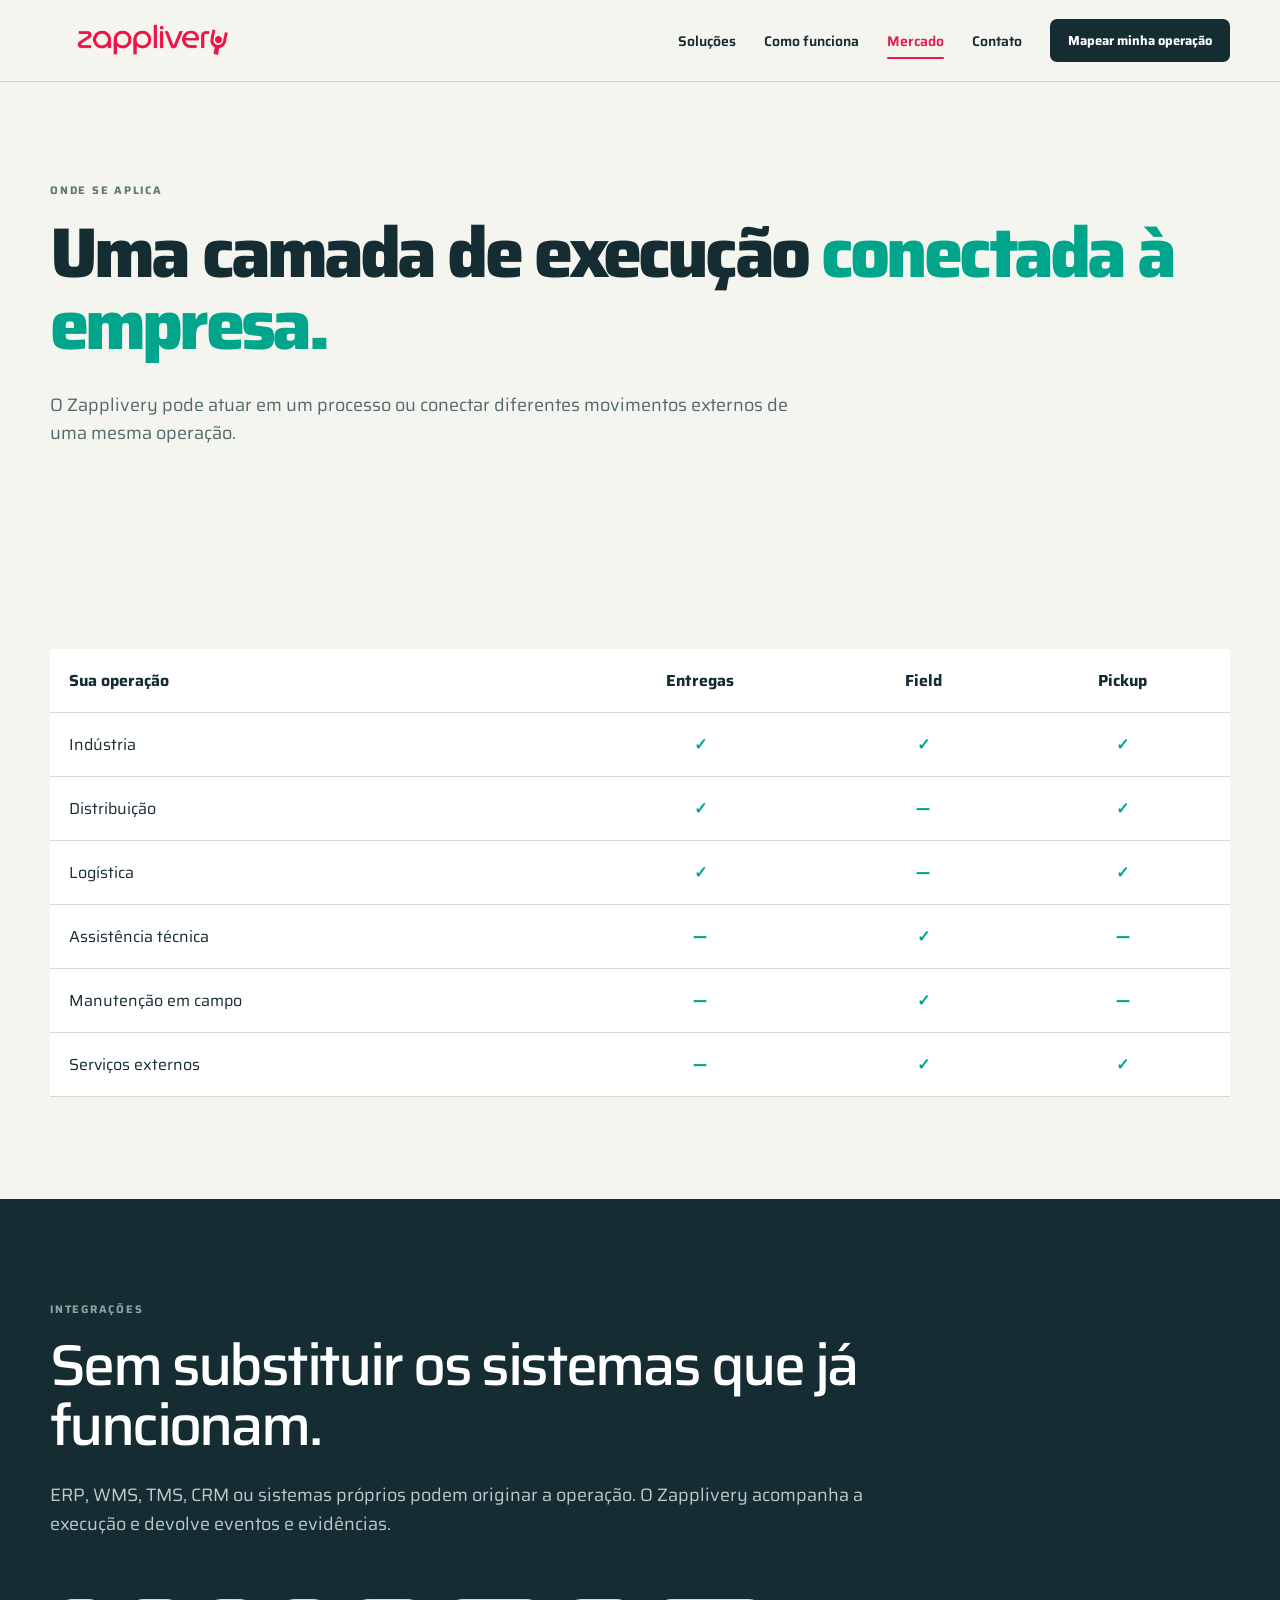
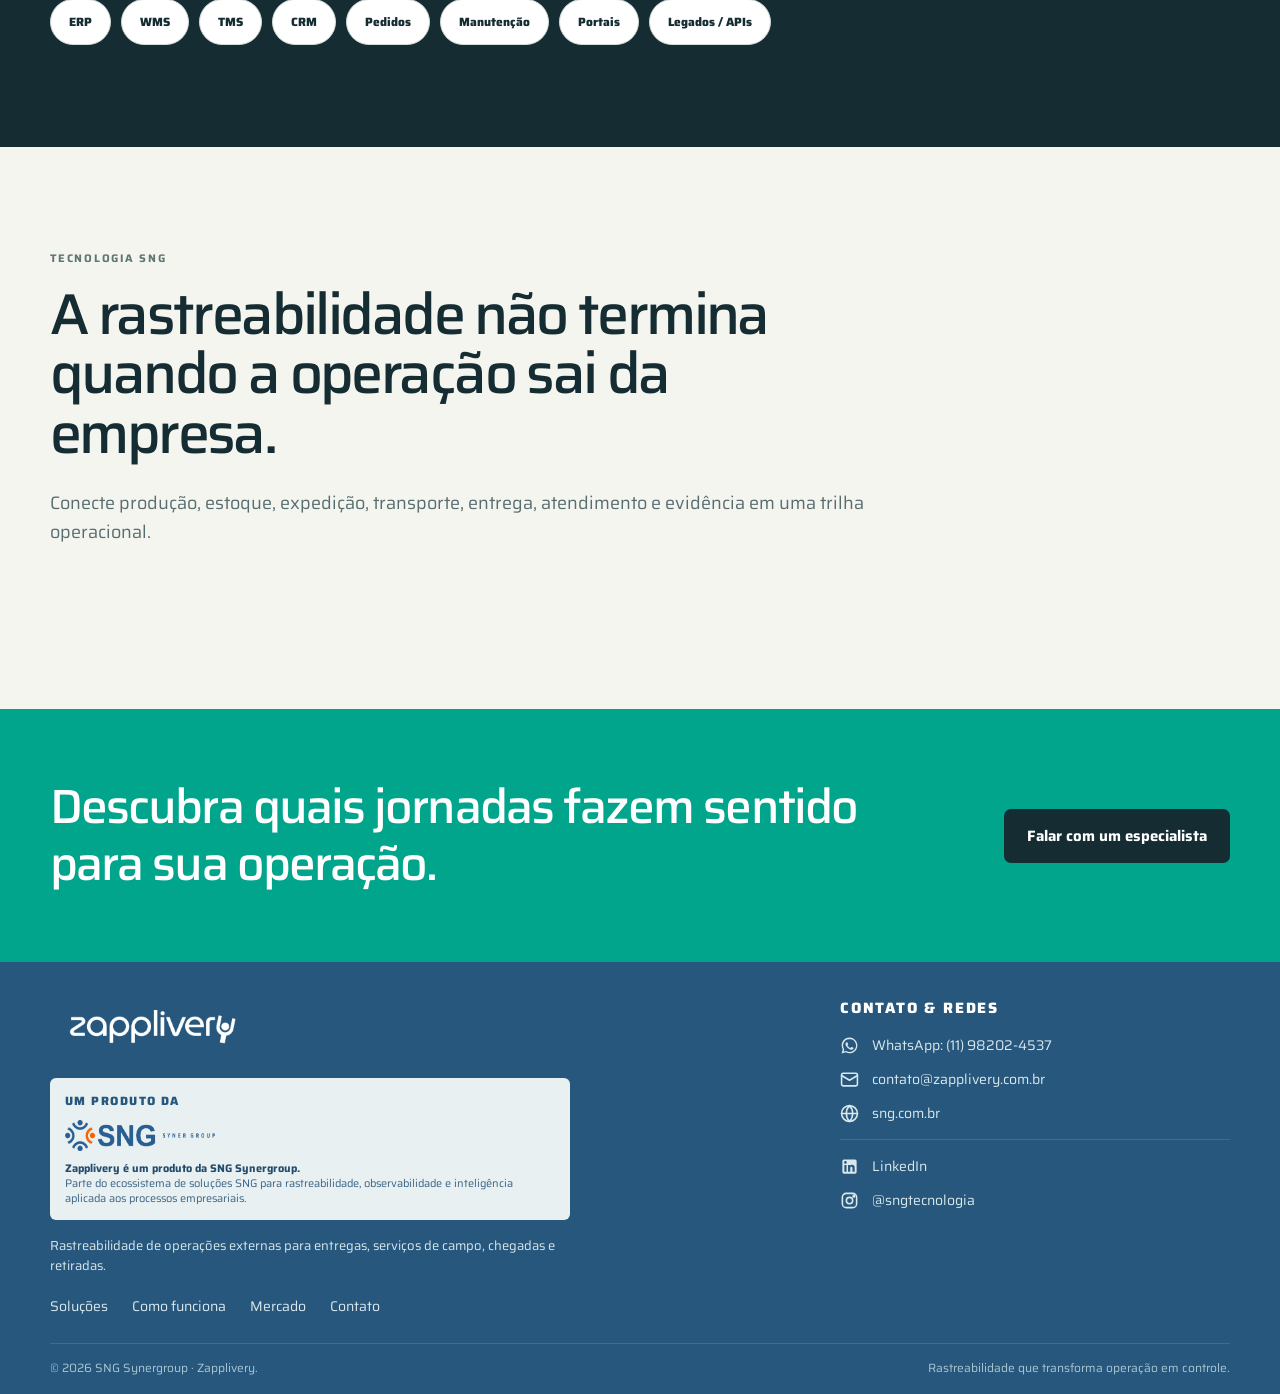
==== aplicacoes.html @ 362e659f "initial commit" ====
<!doctype html>
<html lang="pt-BR">
  <head>
    <meta charset="utf-8" />
    <meta name="viewport" content="width=device-width,initial-scale=1" />
    <title>Mercado | Zapplivery</title>
    <link rel="stylesheet" href="assets/css/layout.css" />
    <link rel="stylesheet" href="assets/css/logo.css" />
    <link rel="stylesheet" href="assets/css/screenshots.css" />
    <link rel="stylesheet" href="assets/css/footer.css" />
    <link rel="stylesheet" href="assets/css/sng-logo.css" />
    <link rel="stylesheet" href="assets/css/image-fit.css" />
    <link rel="stylesheet" href="assets/css/theme.css" />
    <link rel="stylesheet" href="assets/css/motion.css" />
    <link rel="stylesheet" href="assets/css/fontcash-layout.css" />
  </head>
  <body class="fc">
    <header class="fc-header">
      <a class="fc-logo" href="index.html">zapplivery</a
      ><button class="fc-menu">Menu</button>
      <nav class="fc-nav">
        <a href="solucoes.html">Soluções</a
        ><a href="como-funciona.html">Como funciona</a
        ><a class="active" href="aplicacoes.html">Mercado</a
        ><a href="contato.html">Contato</a
        ><a class="fc-cta" href="contato.html">Mapear minha operação</a>
      </nav>
    </header>
    <main>
      <section class="fc-page-hero">
        <p class="fc-kicker">Onde se aplica</p>
        <h1>Uma camada de execução <em>conectada à empresa.</em></h1>
        <p class="fc-lead">
          O Zapplivery pode atuar em um processo ou conectar diferentes
          movimentos externos de uma mesma operação.
        </p>
      </section>
      <section class="fc-section">
        <table class="fc-table">
          <thead>
            <tr>
              <th>Sua operação</th>
              <th>Entregas</th>
              <th>Field</th>
              <th>Pickup</th>
            </tr>
          </thead>
          <tbody>
            <tr>
              <td>Indústria</td>
              <td>✓</td>
              <td>✓</td>
              <td>✓</td>
            </tr>
            <tr>
              <td>Distribuição</td>
              <td>✓</td>
              <td>—</td>
              <td>✓</td>
            </tr>
            <tr>
              <td>Logística</td>
              <td>✓</td>
              <td>—</td>
              <td>✓</td>
            </tr>
            <tr>
              <td>Assistência técnica</td>
              <td>—</td>
              <td>✓</td>
              <td>—</td>
            </tr>
            <tr>
              <td>Manutenção em campo</td>
              <td>—</td>
              <td>✓</td>
              <td>—</td>
            </tr>
            <tr>
              <td>Serviços externos</td>
              <td>—</td>
              <td>✓</td>
              <td>✓</td>
            </tr>
          </tbody>
        </table>
      </section>
      <section class="fc-section fc-dark">
        <div class="fc-intro">
          <p class="fc-kicker">Integrações</p>
          <h2>Sem substituir os sistemas que já funcionam.</h2>
          <p class="fc-copy">
            ERP, WMS, TMS, CRM ou sistemas próprios podem originar a operação. O
            Zapplivery acompanha a execução e devolve eventos e evidências.
          </p>
        </div>
        <div class="fc-chips">
          <span>ERP</span><span>WMS</span><span>TMS</span><span>CRM</span
          ><span>Pedidos</span><span>Manutenção</span><span>Portais</span
          ><span>Legados / APIs</span>
        </div>
      </section>
      <section class="fc-section">
        <div class="fc-intro">
          <p class="fc-kicker">Tecnologia SNG</p>
          <h2>
            A rastreabilidade não termina quando a operação sai da empresa.
          </h2>
          <p class="fc-copy">
            Conecte produção, estoque, expedição, transporte, entrega,
            atendimento e evidência em uma trilha operacional.
          </p>
        </div>
      </section>
      <section class="fc-cta-band">
        <h2>Descubra quais jornadas fazem sentido para sua operação.</h2>
        <a class="fc-cta" href="contato.html">Falar com um especialista</a>
      </section>
    </main>
    <footer class="fc-footer">
      <div>
        <a class="fc-logo" href="index.html">zapplivery</a>
        <p>Um produto da SNG Synergroup.</p>
      </div>
      <nav>
        <a href="solucoes.html">Soluções</a
        ><a href="como-funciona.html">Como funciona</a
        ><a href="aplicacoes.html">Mercado</a><a href="contato.html">Contato</a>
      </nav>
      <small>© 2026 SNG Synergroup.</small>
    </footer>
    <script src="assets/js/site.js"></script>
  </body>
</html>
---- assets/css/layout.css ----
@import url("https://fonts.googleapis.com/css2?family=Manrope:wght@400;500;600;700;800&display=swap");
* {
  box-sizing: border-box;
}
html {
  scroll-behavior: smooth;
}
body.fc {
  margin: 0;
  background: #f5f5f0;
  color: #142c32;
  font-family: Manrope, Arial, sans-serif;
}
body.fc a {
  text-decoration: none;
  color: inherit;
}
body.fc button,
body.fc input,
body.fc select,
body.fc textarea {
  font: inherit;
}
.fc-header {
  height: 86px;
  background: #f5f5f0;
  border-bottom: 1px solid #cad1cc;
  display: flex;
  align-items: center;
  padding: 0 5vw;
  position: sticky;
  top: 0;
  z-index: 30;
}
.fc-logo {
  color: #eb174c;
  font-size: 27px;
  font-weight: 800;
  letter-spacing: -1.6px;
}
.fc-nav {
  display: flex;
  align-items: center;
  gap: 32px;
  margin-left: auto;
  font-size: 14px;
  font-weight: 700;
}
.fc-nav a:not(.fc-cta):hover,
.fc-nav a.active {
  color: #eb174c;
}
.fc-cta {
  background: #142c32;
  color: #fff !important;
  border-radius: 99px;
  padding: 14px 20px;
}
.fc-menu {
  display: none;
  margin-left: auto;
  border: 1px solid #142c32;
  background: transparent;
  border-radius: 99px;
  padding: 9px 14px;
}
.fc-hero {
  min-height: 650px;
  padding: 90px 7vw;
  display: grid;
  grid-template-columns: 1.06fr 0.94fr;
  gap: 7vw;
  align-items: center;
}
.fc-kicker {
  font-size: 11px;
  font-weight: 800;
  letter-spacing: 0.17em;
  text-transform: uppercase;
  color: #607874;
  margin: 0 0 22px;
}
.fc h1 {
  font-size: clamp(48px, 5.7vw, 86px);
  line-height: 0.98;
  letter-spacing: -0.06em;
  margin: 0 0 30px;
}
.fc h1 em {
  color: #00a58c;
  font-style: normal;
}
.fc-lead {
  font-size: 19px;
  line-height: 1.65;
  color: #54696d;
  max-width: 750px;
}
.fc-actions {
  display: flex;
  gap: 24px;
  align-items: center;
  margin-top: 35px;
}
.fc-button {
  display: inline-flex;
  border-radius: 99px;
  padding: 15px 22px;
  background: #eb174c;
  color: #fff !important;
  font-weight: 800;
  border: 0;
  cursor: pointer;
}
.fc-link {
  font-weight: 800;
  border-bottom: 1px solid;
  padding: 9px 0;
}
.fc-flow {
  background: #142c32;
  color: #fff;
  padding: 30px;
  box-shadow: 20px 20px 0 #dfff3f;
}
.fc-flow-head {
  display: flex;
  justify-content: space-between;
  border-bottom: 1px solid #385057;
  padding-bottom: 22px;
}
.fc-flow-head b {
  font-size: 10px;
  letter-spacing: 0.12em;
  color: #dfff3f;
}
.fc-flow-item {
  display: grid;
  grid-template-columns: 14px 1fr auto;
  gap: 16px;
  align-items: center;
  padding: 22px 0;
  border-bottom: 1px solid #385057;
}
.fc-flow-item i {
  width: 11px;
  height: 11px;
  border: 2px solid #fff;
  border-radius: 50%;
}
.fc-flow-item.live i {
  background: #dfff3f;
  border-color: #dfff3f;
  box-shadow: 0 0 0 6px #dfff3f20;
}
.fc-flow-item small,
.fc-flow-item span {
  display: block;
  color: #9eb1b4;
}
.fc-flow-item strong {
  display: block;
  margin: 6px 0;
}
.fc-flow-item mark {
  background: none;
  color: #dfff3f;
}
.fc-strip {
  background: #142c32;
  color: #fff;
  padding: 0 6vw;
  display: grid;
  grid-template-columns: repeat(4, 1fr);
}
.fc-strip div {
  padding: 35px 25px;
  border-right: 1px solid #385057;
}
.fc-strip b {
  display: block;
  color: #dfff3f;
  font-size: 28px;
  margin-bottom: 8px;
}
.fc-strip span {
  font-size: 13px;
  color: #bdc9ca;
}
.fc-section {
  padding: clamp(85px, 10vw, 150px) 7vw;
}
.fc-intro {
  max-width: 850px;
  margin-bottom: 55px;
}
.fc h2 {
  font-size: clamp(38px, 4.8vw, 67px);
  line-height: 1.05;
  letter-spacing: -0.05em;
  margin: 0 0 25px;
}
.fc-copy {
  font-size: 18px;
  line-height: 1.7;
  color: #586d70;
}
.fc-grid-4 {
  display: grid;
  grid-template-columns: repeat(4, 1fr);
  border-top: 1px solid #cad1cc;
  border-left: 1px solid #cad1cc;
}
.fc-grid-4 article {
  padding: 32px 27px;
  min-height: 250px;
  border-right: 1px solid #cad1cc;
  border-bottom: 1px solid #cad1cc;
}
.fc-grid-4 article > span {
  color: #eb174c;
  font-size: 11px;
  font-weight: 800;
}
.fc-grid-4 h3 {
  font-size: 25px;
  margin: 48px 0 13px;
}
.fc-grid-4 p,
.fc-card p {
  line-height: 1.65;
  color: #596e71;
}
.fc-dark {
  background: #142c32;
  color: #fff;
}
.fc-dark .fc-copy {
  color: #bdc9ca;
}
.fc-cards {
  display: grid;
  grid-template-columns: repeat(3, 1fr);
  gap: 18px;
}
.fc-card {
  background: #fff;
  color: #142c32;
  padding: 35px;
  min-height: 330px;
  border-top: 5px solid #00a58c;
  display: flex;
  flex-direction: column;
}
.fc-card:nth-child(2) {
  border-top-color: #eb174c;
}
.fc-card:nth-child(3) {
  border-top-color: #dfff3f;
}
.fc-card small {
  font-weight: 800;
  letter-spacing: 0.12em;
}
.fc-card h3 {
  font-size: 28px;
  margin: 55px 0 18px;
}
.fc-card b {
  margin-top: auto;
  font-size: 12px;
}
.fc-showcase {
  display: grid;
  grid-template-columns: 0.65fr 1.35fr;
  gap: 6vw;
  align-items: center;
}
.fc-tabs {
  display: grid;
  margin-top: 35px;
}
.fc-tab {
  border: 0;
  border-bottom: 1px solid #385057;
  background: transparent;
  color: #9eb1b4;
  text-align: left;
  padding: 17px 0;
  font-weight: 700;
  cursor: pointer;
}
.fc-tab.active {
  color: #dfff3f;
}
.fc-screen {
  background: #d7dcda;
  padding: 12px;
  border-radius: 7px;
  box-shadow: 22px 22px 0 #00a58c;
}
.fc-screen-bar {
  height: 35px;
  display: flex;
  align-items: center;
  gap: 6px;
  color: #607174;
  font-size: 10px;
}
.fc-screen-bar i {
  width: 8px;
  height: 8px;
  border-radius: 50%;
  background: #94a19f;
}
.fc-screen-bar span {
  margin: auto;
}
.fc-screen img {
  width: 100%;
  display: block;
  aspect-ratio: 1.95/1;
  object-fit: cover;
  object-position: top;
}
.fc-cta-band {
  background: #00a58c;
  color: #fff;
  padding: 85px 7vw;
  display: flex;
  align-items: end;
  justify-content: space-between;
  gap: 40px;
}
.fc-cta-band h2 {
  max-width: 850px;
  margin: 0;
}
.fc-page-hero {
  padding: 100px 7vw 80px;
  max-width: 1200px;
}
.fc-page-hero h1 {
  font-size: clamp(48px, 6vw, 82px);
}
.fc-process {
  display: grid;
  grid-template-columns: repeat(4, 1fr);
  gap: 1px;
  background: #cad1cc;
}
.fc-process article {
  background: #fff;
  padding: 35px;
  min-height: 360px;
}
.fc-process span {
  color: #eb174c;
  font-weight: 800;
}
.fc-process h3 {
  font-size: 27px;
  margin: 55px 0 15px;
}
.fc-process li {
  margin: 10px 0;
  color: #596e71;
}
.fc-table {
  width: 100%;
  border-collapse: collapse;
  background: #fff;
}
.fc-table th,
.fc-table td {
  padding: 19px;
  border-bottom: 1px solid #d3dad5;
  text-align: left;
}
.fc-table th:not(:first-child),
.fc-table td:not(:first-child) {
  text-align: center;
}
.fc-table td:not(:first-child) {
  color: #00a58c;
  font-weight: 800;
}
.fc-chips {
  display: flex;
  gap: 10px;
  flex-wrap: wrap;
  margin-top: 30px;
}
.fc-chips span {
  background: #fff;
  border: 1px solid #cad1cc;
  border-radius: 99px;
  padding: 10px 14px;
  font-size: 12px;
  font-weight: 800;
}
.fc-contact {
  display: grid;
  grid-template-columns: 1.08fr 0.92fr;
}
.fc-photo {
  min-height: 750px;
  position: relative;
}
.fc-photo img {
  width: 100%;
  height: 100%;
  object-fit: cover;
}
.fc-photo:after {
  content: "";
  position: absolute;
  inset: 48% 0 0;
  background: linear-gradient(transparent, #142c32ee);
}
.fc-photo-copy {
  position: absolute;
  z-index: 2;
  bottom: 7%;
  left: 7%;
  right: 7%;
  color: #fff;
}
.fc-form {
  padding: 70px 6vw;
  display: grid;
  grid-template-columns: 1fr 1fr;
  gap: 22px;
  align-content: center;
}
.fc-form h2,
.fc-form > p {
  grid-column: 1/-1;
}
.fc-form h2 {
  font-size: 39px;
}
.fc-form label {
  display: grid;
  gap: 8px;
  font-size: 12px;
  font-weight: 800;
}
.fc-form input,
.fc-form select,
.fc-form textarea {
  width: 100%;
  border: 0;
  border-bottom: 1px solid #82918e;
  background: transparent;
  padding: 12px 2px;
  outline: none;
}
.fc-form .wide {
  grid-column: 1/-1;
}
.fc-form .consent {
  display: flex;
  font-weight: 500;
  line-height: 1.4;
}
.fc-form .consent input {
  width: auto;
}
.fc-footer {
  background: #081b21;
  color: #fff;
  padding: 60px 7vw;
  display: grid;
  grid-template-columns: 1.2fr 0.8fr;
  gap: 35px;
}
.fc-footer p,
.fc-footer small {
  color: #9eb0b3;
  line-height: 1.6;
}
.fc-footer nav {
  display: flex;
  justify-content: flex-end;
  gap: 24px;
  flex-wrap: wrap;
}
.fc-footer small {
  grid-column: 1/-1;
  border-top: 1px solid #30464c;
  padding-top: 22px;
}
@media (max-width: 980px) {
  .fc-hero,
  .fc-showcase,
  .fc-contact {
    grid-template-columns: 1fr;
  }
  .fc-strip,
  .fc-grid-4,
  .fc-process {
    grid-template-columns: repeat(2, 1fr);
  }
  .fc-cards {
    grid-template-columns: 1fr;
  }
  .fc-photo {
    min-height: 600px;
  }
  .fc-nav {
    display: none;
    position: absolute;
    top: 86px;
    left: 0;
    right: 0;
    background: #f5f5f0;
    padding: 25px;
    flex-direction: column;
    align-items: stretch;
  }
  .fc-nav.open {
    display: flex;
  }
  .fc-menu {
    display: block;
  }
  .fc-cta-band {
    align-items: flex-start;
    flex-direction: column;
  }
}
@media (max-width: 620px) {
  .fc-header {
    height: 70px;
  }
  .fc-nav {
    top: 70px;
  }
  .fc-hero {
    padding-top: 60px;
  }
  .fc h1 {
    font-size: 48px;
  }
  .fc-strip,
  .fc-grid-4,
  .fc-process {
    grid-template-columns: 1fr;
  }
  .fc-flow {
    box-shadow: 10px 10px 0 #dfff3f;
  }
  .fc-actions {
    align-items: flex-start;
    flex-direction: column;
  }
  .fc-form {
    grid-template-columns: 1fr;
    padding: 55px 24px;
  }
  .fc-form label {
    grid-column: 1/-1;
  }
  .fc-footer {
    grid-template-columns: 1fr;
  }
  .fc-footer nav {
    justify-content: flex-start;
  }
  .fc-footer small {
    grid-column: 1;
  }
  .fc-screen {
    box-shadow: 10px 10px 0 #00a58c;
  }
}
---- assets/css/logo.css ----
.fc-logo {
  display: block;
  width: 154px;
  height: 48px;
  font-size: 0 !important;
  line-height: 0;
  background: url("../images/logo-zapplivery.png") center/contain no-repeat;
  flex: 0 0 auto;
}
.fc-footer .fc-logo {
  width: 190px;
  height: 58px;
}
@media (max-width: 620px) {
  .fc-logo {
    width: 132px;
    height: 42px;
  }
  .fc-footer .fc-logo {
    width: 165px;
  }
}
---- assets/css/screenshots.css ----
.fc-system-section {
  background: #fff;
  color: #142c32;
  padding-top: 110px;
  padding-bottom: 110px;
}
.fc-system-layout {
  display: grid;
  grid-template-columns: 1.45fr 0.95fr;
  gap: 7vw;
  align-items: center;
}
.fc-system-visual .fc-screen {
  box-shadow: 0 22px 60px #17333b20;
  border: 1px solid #d5ddda;
  border-radius: 14px;
  background: #f1f4f2;
  padding: 0;
  overflow: hidden;
}
.fc-system-visual .fc-screen-bar {
  padding: 0 17px;
  height: 48px;
  border-bottom: 1px solid #d5ddda;
}
.fc-system-visual .fc-screen img {
  aspect-ratio: 1.95/1;
}
.fc-tabs-row {
  display: grid;
  grid-template-columns: repeat(3, 1fr);
  gap: 10px;
  margin-top: 17px;
}
.fc-tabs-row .fc-tab {
  border: 1px solid #ced7d3;
  border-radius: 10px;
  background: #fff;
  color: #42595e;
  padding: 18px 15px;
  text-align: left;
}
.fc-tabs-row .fc-tab small {
  color: #9caeaa;
  margin-right: 10px;
  font-weight: 800;
}
.fc-tabs-row .fc-tab.active {
  background: #142c32;
  color: #fff;
  border-color: #142c32;
}
.fc-tabs-row .fc-tab.active small {
  color: #dfff3f;
}
.fc-system-copy h2 {
  font-size: clamp(42px, 4.4vw, 67px);
}
.fc-system-copy h2 em {
  font-style: normal;
  color: #eb174c;
}
.fc-system-copy > b {
  display: block;
  color: #eb174c;
  font-size: 12px;
  letter-spacing: 0.14em;
  margin: 38px 0 18px;
}
.fc-system-link {
  display: inline-block;
  margin-top: 18px;
  color: #145a83;
  font-weight: 800;
  border-bottom: 1px solid #145a83;
  padding-bottom: 6px;
}
@media (max-width: 980px) {
  .fc-system-layout {
    grid-template-columns: 1fr;
  }
  .fc-system-copy {
    order: -1;
  }
}
@media (max-width: 620px) {
  .fc-system-section {
    padding-top: 75px;
    padding-bottom: 75px;
  }
  .fc-tabs-row {
    grid-template-columns: 1fr;
  }
  .fc-tabs-row .fc-tab {
    padding: 14px;
  }
  .fc-system-visual .fc-screen-bar span {
    font-size: 9px;
  }
}
---- assets/css/footer.css ----
.fc-footer {
  background: #27577d !important;
  color: #d8e8ec !important;
  padding: 0 !important;
  display: block !important;
}
.footer-shell {
  width: 100%;
  max-width: none;
  margin: 0;
  padding: 34px max(24px, calc((100vw - 1180px) / 2)) 17px;
}
.footer-main {
  display: grid;
  grid-template-columns: minmax(0, 1fr) 390px;
  gap: 96px;
}
.footer-brand-row {
  display: flex;
  align-items: center;
  gap: 16px;
  margin-bottom: 18px;
}
.footer-brand-row .fc-logo {
  width: 205px;
  height: 64px;
  filter: brightness(0) invert(1);
}
.footer-sng-mini {
  font-size: 11px;
  font-weight: 800;
  border-right: 1px solid #d8e8ec;
  padding-right: 14px;
  letter-spacing: 0.08em;
}
.footer-company-card {
  background: #e9f0f1;
  color: #27577d;
  border-radius: 6px;
  padding: 13px 15px;
  max-width: 520px;
}
.footer-company-label,
.footer-title {
  font-size: 12px;
  font-weight: 800;
  letter-spacing: 0.12em;
  text-transform: uppercase;
}
.footer-company-label {
  margin-bottom: 7px;
}
.footer-sng-mark {
  font-size: 32px;
  font-weight: 800;
  margin: 10px 0 18px;
}
.footer-sng-mark i {
  color: #f36a21;
  font-style: normal;
}
.footer-company-card p {
  margin: 10px 0 0 !important;
  color: #386284 !important;
  font-size: 11px;
  line-height: 1.4;
}
.footer-company-card strong {
  color: #234c6c;
}
.footer-tagline {
  font-size: 13px !important;
  line-height: 1.5;
  max-width: 520px;
  color: #d8e8ec !important;
  margin: 16px 0 18px !important;
}
.footer-nav {
  display: flex !important;
  justify-content: flex-start !important;
  flex-wrap: wrap;
  gap: 8px 24px !important;
  margin-top: 0;
  font-size: 14px;
}
.footer-contact .footer-title {
  color: #fff;
  margin-bottom: 14px;
  font-size: 15px;
}
.footer-contact-box {
  display: grid;
  gap: 12px;
}
.footer-contact-box a {
  display: flex;
  align-items: center;
  gap: 13px;
  font-size: 14px;
}
.footer-contact-box svg {
  display: block;
  width: 19px;
  height: 19px;
  flex: none;
  overflow: visible;
  color: inherit;
  stroke-linecap: round;
  stroke-linejoin: round;
}
.footer-contact-box hr {
  border: 0;
  border-top: 1px solid #ffffff1f;
  width: 100%;
  margin: 3px 0;
}
.footer-copyright {
  border-top: 1px solid #ffffff1f;
  margin-top: 26px;
  padding-top: 14px;
  display: flex;
  justify-content: space-between;
  gap: 20px;
  font-size: 12px;
  color: #a9c7d2;
}
@media (max-width: 900px) {
  .footer-main {
    grid-template-columns: 1fr 1fr;
    gap: 30px;
  }
  .footer-shell {
    padding-block: 48px 24px;
    padding-inline: 24px;
  }
  .footer-company-card {
    max-width: none;
  }
  .footer-copyright {
    flex-direction: column;
  }
  .footer-nav {
    flex-wrap: wrap;
  }
  .footer-brand-row .fc-logo {
    width: 175px;
  }
}
@media (max-width: 650px) {
  .footer-main {
    grid-template-columns: 1fr;
    gap: 28px;
  }
  .footer-nav {
    max-width: 320px;
  }
}
---- assets/css/sng-logo.css ----
.footer-sng-mini {
  display: none;
}
.footer-brand-row {
  gap: 0;
}
.footer-sng-mark {
  margin: 10px 0;
}
.footer-sng-mark img {
  display: block;
  width: min(100%, 150px);
  height: auto;
  object-fit: contain;
}
.footer-company-card .footer-sng-mark img {
  filter: none;
}
---- assets/css/image-fit.css ----
.fc-system-visual .fc-screen img {
  width: 100%;
  height: auto;
  aspect-ratio: auto;
  object-fit: contain;
  object-position: center;
  display: block;
}
---- assets/css/theme.css ----
@import url("https://fonts.googleapis.com/css2?family=Saira:wght@300;400;500;600;700;800&display=swap");
body.fc,
body.fc button,
body.fc input,
body.fc select,
body.fc textarea {
  font-family: "Saira", Arial, sans-serif;
}
.fc h1,
.fc h2 {
  font-weight: 500;
  letter-spacing: -0.045em;
}
.fc h3 {
  font-weight: 600;
}
.fc-lead,
.fc-copy {
  font-weight: 400;
}
.fc-chips span,
.fc-dark .fc-chips span {
  background: #fff;
  color: #142c32 !important;
  border-color: #d2dbd7;
  min-height: 46px;
  display: inline-flex;
  align-items: center;
  justify-content: center;
  padding: 10px 18px;
}
.fc-dark .fc-kicker {
  color: #8aa39f;
}
.fc-dark .fc-grid-4 article {
  background: #fff;
  color: #142c32;
}
.fc-dark .fc-grid-4 article p {
  color: #596e71;
}
---- assets/css/motion.css ----
/* Motion and spacing adapted from the reference without changing site colors or copy. */
html {
  scrollbar-color: #ed174c #e8ece9;
  scrollbar-width: thin;
}

html::-webkit-scrollbar {
  width: 10px;
}

html::-webkit-scrollbar-track {
  background: #e8ece9;
}

html::-webkit-scrollbar-thumb {
  background: #ed174c;
  border: 2px solid #e8ece9;
  border-radius: 999px;
}

html::-webkit-scrollbar-thumb:hover {
  background: #c8123e;
}

.fc-header,
.fc-hero,
.fc-strip,
.fc-section,
.fc-page-hero,
.fc-cta-band,
.fc-contact,
.fc-footer {
  --content-width: 1180px;
}

.fc-header {
  padding-inline: max(24px, calc((100vw - var(--content-width)) / 2));
}

.fc-hero {
  min-height: calc(100svh - 86px);
  min-height: calc(100dvh - 86px);
}

@media (min-width: 981px) {
  .fc-hero {
    gap: clamp(44px, 5vw, 76px);
    padding-block: clamp(40px, 6vh, 68px);
  }

  .fc-hero h1 {
    max-width: 720px;
    margin-bottom: 22px;
    font-size: clamp(46px, 4.35vw, 70px);
    line-height: 1.02;
  }

  .fc-hero .fc-lead {
    max-width: 680px;
    font-size: 17px;
    line-height: 1.58;
  }

  .fc-hero .fc-actions {
    margin-top: 28px;
  }

  .fc-hero .fc-flow {
    padding: 24px;
  }

  .fc-hero .fc-flow-item {
    padding-block: 17px;
  }

  .fc-contact {
    min-height: calc(100svh - 86px);
    min-height: calc(100dvh - 86px);
    align-items: stretch;
  }

  .fc-contact .fc-photo {
    min-height: 0;
    height: 100%;
  }

  .fc-contact .fc-form {
    min-height: 100%;
    padding-block: clamp(38px, 5vh, 64px);
  }
}

@media (min-width: 981px) and (max-height: 760px) {
  .fc-hero {
    padding-block: 30px;
  }

  .fc-hero h1 {
    font-size: clamp(42px, 4vw, 62px);
  }

  .fc-hero .fc-kicker {
    margin-bottom: 14px;
  }

  .fc-hero .fc-flow-item {
    padding-block: 13px;
  }

  .fc-contact .fc-form {
    gap: 15px 22px;
    padding-block: 28px;
  }

  .fc-contact .fc-form h2 {
    margin-bottom: 0;
    font-size: 34px;
  }

  .fc-contact .fc-form input,
  .fc-contact .fc-form select,
  .fc-contact .fc-form textarea {
    padding-block: 9px;
  }
}

.fc-hero,
.fc-section,
.fc-page-hero,
.fc-cta-band {
  padding-inline: max(24px, calc((100vw - var(--content-width)) / 2));
}

.fc-cta-band {
  padding-block: 62px;
  gap: 30px;
  align-items: center;
}

.fc-cta-band h2 {
  max-width: 700px;
  font-size: clamp(28px, 3.2vw, 42px);
  font-weight: 400;
  line-height: 1.12;
  letter-spacing: -0.04em;
}

.fc-cta-copy {
  max-width: 700px;
}

.fc-cta-kicker {
  margin: 0 0 22px;
  color: #fff;
  font-size: 11px;
  font-weight: 800;
  line-height: 1.2;
  letter-spacing: 0.17em;
  text-transform: uppercase;
}

.fc-section {
  padding-block: 96px;
}

.fc-page-hero {
  padding-block: 96px 88px;
}

.fc-header {
  transition:
    box-shadow 0.25s ease,
    background-color 0.25s ease;
}

.fc-header.is-scrolled {
  box-shadow: 0 8px 28px rgb(16 37 45 / 10%);
}

.fc-nav a,
.fc-button,
.fc-cta,
.fc-link,
.fc-system-link,
.footer-contact-box a {
  transition:
    color 0.2s ease,
    background-color 0.2s ease,
    border-color 0.2s ease,
    transform 0.2s ease,
    opacity 0.2s ease;
}

.fc-logo {
  transition:
    transform 0.35s ease,
    filter 0.35s ease;
}

.fc-logo:hover {
  transform: scale(1.035);
}

.fc-nav a:not(.fc-cta) {
  position: relative;
  transition:
    color 0.25s ease,
    transform 0.25s ease;
}

.fc-nav a:not(.fc-cta)::after {
  position: absolute;
  right: 100%;
  bottom: -7px;
  left: 0;
  height: 2px;
  border-radius: 2px;
  background: #ed174c;
  content: "";
  transition: right 0.3s ease;
}

.fc-nav a:not(.fc-cta):hover {
  transform: translateY(-2px);
}

.fc-nav a:not(.fc-cta):hover::after,
.fc-nav a:not(.fc-cta).active::after {
  right: 0;
}

.fc-button,
.fc-cta {
  position: relative;
  overflow: hidden;
  transition:
    transform 0.25s ease,
    box-shadow 0.25s ease,
    background-color 0.25s ease;
}

.fc-button::before,
.fc-cta::before {
  position: absolute;
  inset: 0;
  background: linear-gradient(
    90deg,
    transparent,
    rgb(255 255 255 / 33%),
    transparent
  );
  content: "";
  transition: transform 0.55s ease;
  transform: translateX(-110%) skewX(-18deg);
}

.fc-button:hover::before,
.fc-cta:hover::before {
  transform: translateX(110%) skewX(-18deg);
}

.fc-button:hover,
.fc-cta:hover {
  transform: translateY(-1px);
  box-shadow: 0 7px 18px rgb(237 23 76 / 13%);
}

.footer-contact-box a:hover {
  transform: translateX(5px);
}

.footer-nav a,
.footer-contact-box a {
  transition:
    color 0.2s ease,
    transform 0.2s ease;
}

.footer-nav a:hover,
.footer-contact-box a:hover {
  color: #ed174c;
}

.fc-card,
.fc-grid-4 article,
.fc-process article,
.fc-chips span,
.fc-table,
.footer-company-card {
  transition:
    transform 0.25s ease,
    box-shadow 0.25s ease,
    border-color 0.25s ease;
}

.fc-card:hover,
.fc-grid-4 article:hover,
.fc-process article:hover,
.fc-chips span:hover {
  transform: translateY(-3px);
  box-shadow: 0 14px 34px rgb(16 37 45 / 10%);
}

.fc-flow-item.live i {
  animation: fc-flow-pulse 1.15s ease-in-out infinite;
}

@keyframes fc-flow-pulse {
  0%,
  100% {
    transform: scale(1);
    box-shadow: 0 0 0 0 rgb(223 255 63 / 42%);
  }
  50% {
    transform: scale(1.08);
    box-shadow: 0 0 0 8px rgb(223 255 63 / 0%);
  }
}

.fc-system-visual .fc-screen {
  transition:
    transform 0.35s ease,
    box-shadow 0.35s ease;
}

.fc-system-visual .fc-screen:hover {
  transform: translateY(-3px);
  box-shadow: 0 28px 70px rgb(23 51 59 / 18%);
}

.fc-photo-copy .fc-kicker {
  display: inline-flex;
  width: fit-content;
  margin-bottom: 20px;
  padding: 8px 12px;
  border: 1px solid rgb(255 255 255 / 24%);
  border-radius: 6px;
  background: rgb(16 37 45 / 72%);
  color: #fff;
  text-shadow: 0 1px 3px rgb(0 0 0 / 55%);
  backdrop-filter: blur(6px);
}

.fc-photo-copy h2,
.fc-photo-copy > p:last-child {
  text-shadow: 0 2px 8px rgb(0 0 0 / 55%);
}

#platform-shot {
  opacity: 1;
  transform: scale(1);
  transition:
    opacity 0.28s ease,
    transform 0.38s ease;
}

#platform-shot.is-switching {
  opacity: 0;
  transform: scale(0.995);
}

.fc-tab {
  transition:
    color 0.2s ease,
    background-color 0.2s ease,
    border-color 0.2s ease,
    transform 0.2s ease;
}

.fc-tab:hover {
  transform: translateY(-2px);
}

.motion-ready .reveal-item {
  opacity: 0;
  transform: translateY(24px);
  transition:
    opacity 0.65s ease,
    transform 0.65s cubic-bezier(0.22, 1, 0.36, 1);
  transition-delay: var(--reveal-delay, 0ms);
}

.motion-ready .reveal-item.is-visible {
  opacity: 1;
  transform: translateY(0);
}

@media (max-width: 700px) {
  .fc-section {
    padding-block: 64px;
  }

  .fc-page-hero {
    padding-block: 64px;
  }

  .fc-nav a:not(.fc-cta)::after {
    display: none;
  }
}

@media (max-width: 620px) {
  .fc-hero {
    min-height: calc(100svh - 70px);
    min-height: calc(100dvh - 70px);
  }
}

@media (prefers-reduced-motion: reduce) {
  *,
  *::before,
  *::after {
    scroll-behavior: auto !important;
    animation-duration: 0.01ms !important;
    animation-iteration-count: 1 !important;
    transition-duration: 0.01ms !important;
  }

  .motion-ready .reveal-item {
    opacity: 1;
    transform: none;
  }
}
---- assets/css/fontcash-layout.css ----
/* Somente tipografia, formas, proporcoes e espacamentos seguem o FontCash. */
body.fc, body.fc button, body.fc input, body.fc select, body.fc textarea { font-family: "Saira", Arial, Helvetica, sans-serif; }
.fc-header { position: relative; height: 82px; padding: 0 max(24px, calc((100vw - 1180px) / 2)); }
.fc-header .fc-logo { width: 205px; height: 58px; }
.fc-nav { gap: 28px; font-size: 14px; font-weight: 600; }
.fc-nav .fc-cta { padding: 11px 18px; font-size: 13px; }
.fc-nav .fc-cta, .fc-cta, .fc-button { display: inline-flex; align-items: center; justify-content: center; border-radius: 7px; font-weight: 700; }
.fc-cta, .fc-button { padding: 15px 23px; font-size: 15px; }
.fc h1 { font-weight: 800; letter-spacing: -.055em; }
.fc h2 { font-weight: 500; letter-spacing: -.045em; }
.fc h3 { font-weight: 600; }
.fc-kicker { margin-bottom: 18px; font-size: 11px; font-weight: 700; letter-spacing: .16em; }
.fc-lead, .fc-copy { font-size: 18px; line-height: 1.6; }
.fc-hero { min-height: 680px; padding: 68px max(24px, calc((100vw - 1180px) / 2)) 48px; grid-template-columns: 1.03fr .97fr; gap: 80px; }
.fc-hero h1 { margin-bottom: 25px; font-size: clamp(42px, 5vw, 68px); line-height: 1.02; }
.fc-actions { gap: 20px; margin-top: 34px; }
.fc-flow { min-height: 550px; padding: 24px 30px; border-radius: 12px; display: flex; flex-direction: column; }
.fc-flow-head { padding-bottom: 21px; }
.fc-flow-item { min-height: 148px; padding: 22px 0; flex: 1; }
.fc-flow-item:last-child { border-bottom: 0; }
.fc-strip { padding-inline: max(24px, calc((100vw - 1180px) / 2)); }
.fc-strip div { padding: 38px 25px; }
.fc-strip div:first-child { padding-left: 0; }
.fc-strip b { font-size: 27px; }
.fc-section { padding: clamp(80px, 8vw, 120px) max(24px, calc((100vw - 1180px) / 2)); }
.fc-intro { max-width: 850px; margin-bottom: 60px; }
.fc h2 { font-size: clamp(35px, 4.5vw, 58px); line-height: 1.04; }
.fc-grid-4 { gap: 16px; border: 0; }
.fc-grid-4 article, .fc-dark .fc-grid-4 article { min-height: 220px; padding: 28px; border-radius: 12px; }
.fc-grid-4 h3 { margin: 42px 0 13px; }
.fc-cards { gap: 16px; }
.fc-card { min-height: 300px; padding: 30px; border-radius: 12px; }
.fc-card h3 { margin: 48px 0 18px; }
.fc-system-layout { grid-template-columns: 1.35fr .85fr; gap: 80px; }
.fc-system-visual .fc-screen { border-radius: 12px; }
.fc .fc-system-copy h2 { font-size: clamp(38px, 4.2vw, 58px); font-weight: 500; line-height: 1.12; letter-spacing: -.045em; }
.fc .fc-system-copy > b { font-weight: 700; }
.fc-tabs-row .fc-tab { min-height: 52px; padding: 13px 15px; border-radius: 9px; font-weight: 600; }
.fc-tabs-row .fc-tab small { font-weight: 700; }
.fc-cta-band { padding: 70px max(24px, calc((100vw - 1180px) / 2)); }
.fc-cta-band h2 { max-width: 850px; font-size: clamp(34px, 4vw, 48px); font-weight: 500; line-height: 1.18; letter-spacing: -.04em; }
.fc-page-hero { max-width: 1180px; margin: auto; padding: 100px 0 80px; }
.fc-page-hero h1 { font-size: clamp(42px, 5.5vw, 76px); line-height: 1.02; }
.fc-process { gap: 16px; }
.fc-process article { min-height: 330px; padding: 30px; border-radius: 12px; }
.fc-contact { grid-template-columns: 1fr 1fr; }
.fc-photo { min-height: 780px; }
.fc-form { padding: 70px max(40px, calc((50vw - 590px) + 40px)); }
.footer-shell { padding-inline: max(24px, calc((100vw - 1180px) / 2)); }
@media (max-width: 1228px) { .fc-page-hero { padding-inline: 24px; } }
@media (max-width: 980px) {
  .fc-header { position: sticky; }
  .fc-nav { top: 82px; padding: 25px; }
  .fc-hero, .fc-system-layout, .fc-contact { grid-template-columns: 1fr; }
  .fc-hero { min-height: auto; gap: 55px; padding-block: 70px; }
  .fc-flow { max-width: 660px; }
  .fc-strip, .fc-grid-4, .fc-process { grid-template-columns: repeat(2, 1fr); }
  .fc-photo { min-height: 600px; }
}
@media (max-width: 620px) {
  .fc-header { height: 70px; }
  .fc-header .fc-logo { width: 150px; height: 46px; }
  .fc-nav { top: 70px; }
  .fc-hero { padding-top: 60px; padding-bottom: 65px; }
  .fc h1 { font-size: 44px; }
  .fc-strip, .fc-grid-4, .fc-process { grid-template-columns: 1fr; }
  .fc-strip div:first-child { padding-left: 25px; }
  .fc-section { padding-block: 75px; }
  .fc-form { padding: 55px 24px; }
  .fc-flow { min-height: auto; padding: 22px; }
  .fc-flow-item { min-height: 0; }
}
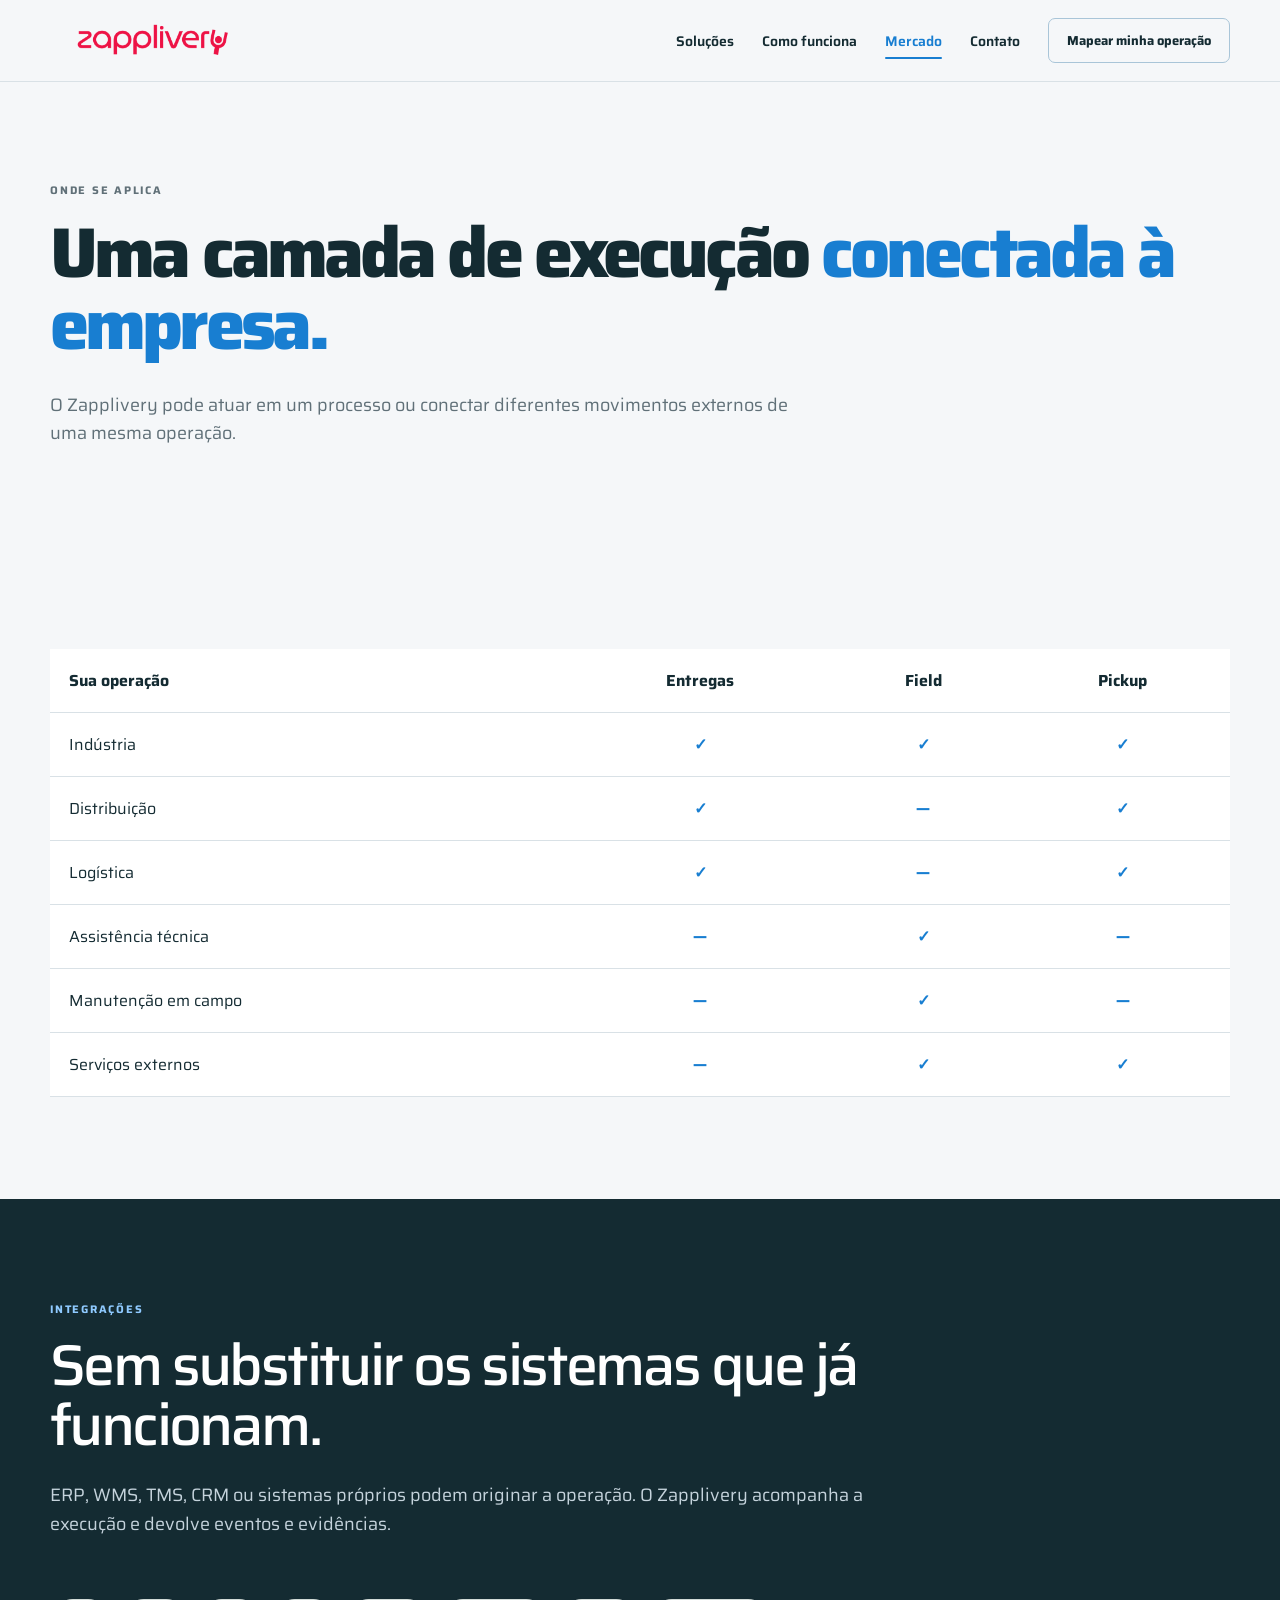
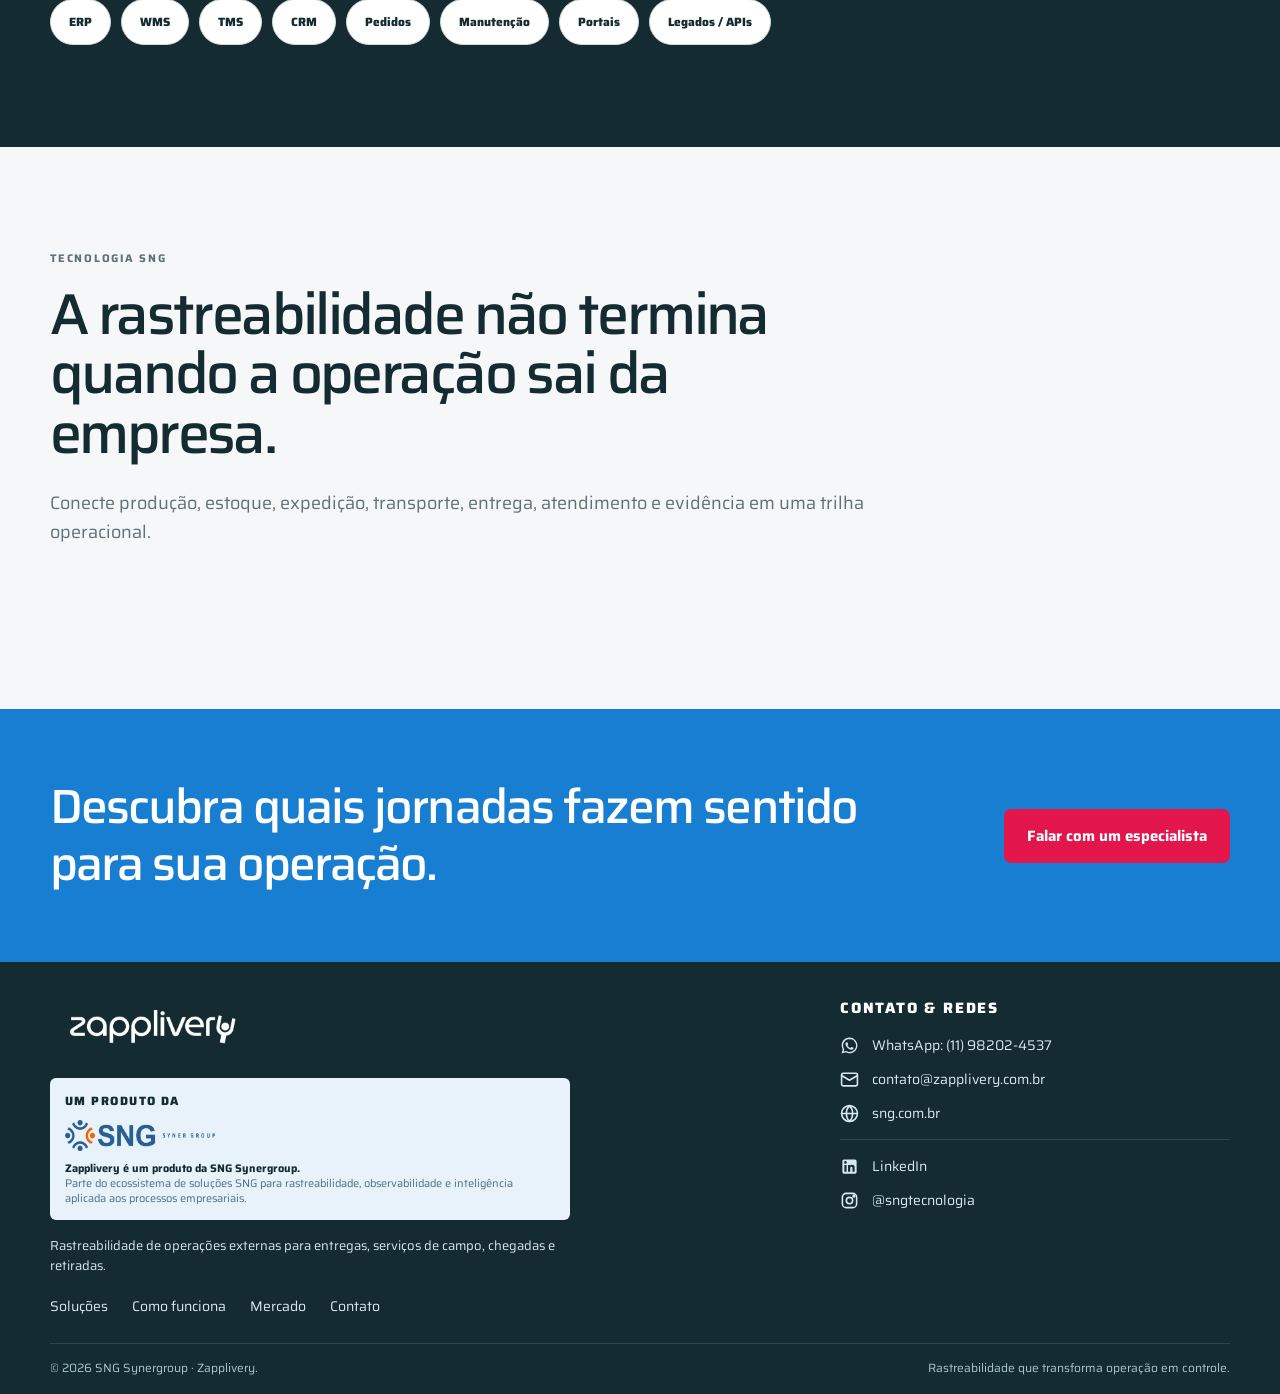
==== commit 3ad610b7: "trocando paleta de cores" ====
--- a/aplicacoes.html
+++ b/aplicacoes.html
@@ -17,7 +17,7 @@
   <body class="fc">
     <header class="fc-header">
       <a class="fc-logo" href="index.html">zapplivery</a
-      ><button class="fc-menu">Menu</button>
+      ><button class="fc-menu" type="button" aria-label="Abrir menu" aria-expanded="false"><span></span><span></span><span></span></button>
       <nav class="fc-nav">
         <a href="solucoes.html">Soluções</a
         ><a href="como-funciona.html">Como funciona</a
--- a/assets/css/motion.css
+++ b/assets/css/motion.css
@@ -38,8 +38,8 @@
 }
 
 .fc-hero {
-  min-height: calc(100svh - 86px);
-  min-height: calc(100dvh - 86px);
+  min-height: calc(100svh - 82px);
+  min-height: calc(100dvh - 82px);
 }
 
 @media (min-width: 981px) {
@@ -74,8 +74,8 @@
   }
 
   .fc-contact {
-    min-height: calc(100svh - 86px);
-    min-height: calc(100dvh - 86px);
+    min-height: calc(100svh - 82px);
+    min-height: calc(100dvh - 82px);
     align-items: stretch;
   }
 
--- a/assets/css/fontcash-layout.css
+++ b/assets/css/fontcash-layout.css
@@ -1,4 +1,9 @@
-/* Somente tipografia, formas, proporcoes e espacamentos seguem o FontCash. */
+/* Tipografia, proporcoes, espacamentos e paleta visual do site. */
+body.fc,
+body.fc * {
+  -webkit-user-select: text;
+  user-select: text;
+}
 body.fc, body.fc button, body.fc input, body.fc select, body.fc textarea { font-family: "Saira", Arial, Helvetica, sans-serif; }
 .fc-header { position: relative; height: 82px; padding: 0 max(24px, calc((100vw - 1180px) / 2)); }
 .fc-header .fc-logo { width: 205px; height: 58px; }
@@ -11,7 +16,7 @@
 .fc h3 { font-weight: 600; }
 .fc-kicker { margin-bottom: 18px; font-size: 11px; font-weight: 700; letter-spacing: .16em; }
 .fc-lead, .fc-copy { font-size: 18px; line-height: 1.6; }
-.fc-hero { min-height: 680px; padding: 68px max(24px, calc((100vw - 1180px) / 2)) 48px; grid-template-columns: 1.03fr .97fr; gap: 80px; }
+.fc-hero { min-height: calc(100svh - 82px); min-height: calc(100dvh - 82px); padding: 68px max(24px, calc((100vw - 1180px) / 2)) 48px; grid-template-columns: 1.03fr .97fr; gap: 80px; }
 .fc-hero h1 { margin-bottom: 25px; font-size: clamp(42px, 5vw, 68px); line-height: 1.02; }
 .fc-actions { gap: 20px; margin-top: 34px; }
 .fc-flow { min-height: 550px; padding: 24px 30px; border-radius: 12px; display: flex; flex-direction: column; }
@@ -24,6 +29,22 @@
 .fc-strip b { font-size: 27px; }
 .fc-section { padding: clamp(80px, 8vw, 120px) max(24px, calc((100vw - 1180px) / 2)); }
 .fc-intro { max-width: 850px; margin-bottom: 60px; }
+.fc-context-intro {
+  display: grid;
+  grid-template-columns: minmax(0, 0.9fr) minmax(0, 1.1fr);
+  align-items: center;
+  gap: clamp(32px, 6vw, 80px);
+  margin-bottom: 60px;
+}
+.fc-context-intro .fc-intro { margin-bottom: 0; }
+.fc-context-drawing {
+  display: block;
+  width: 100%;
+  max-height: 340px;
+  object-fit: cover;
+  border-radius: 12px;
+  box-shadow: 0 18px 48px rgb(20 43 50 / 12%);
+}
 .fc h2 { font-size: clamp(35px, 4.5vw, 58px); line-height: 1.04; }
 .fc-grid-4 { gap: 16px; border: 0; }
 .fc-grid-4 article, .fc-dark .fc-grid-4 article { min-height: 220px; padding: 28px; border-radius: 12px; }
@@ -48,12 +69,65 @@
 .fc-form { padding: 70px max(40px, calc((50vw - 590px) + 40px)); }
 .footer-shell { padding-inline: max(24px, calc((100vw - 1180px) / 2)); }
 @media (max-width: 1228px) { .fc-page-hero { padding-inline: 24px; } }
+@media (min-width: 981px) {
+  .fc-contact .fc-form {
+    gap: 12px 18px;
+    padding-block: 22px;
+  }
+  .fc-contact .fc-form h2 {
+    margin-bottom: 0;
+    font-size: clamp(30px, 2.6vw, 36px);
+    line-height: 1.05;
+  }
+  .fc-contact .fc-form > p {
+    margin: 0;
+    line-height: 1.35;
+  }
+  .fc-contact .fc-form label {
+    gap: 4px;
+  }
+  .fc-contact .fc-form input,
+  .fc-contact .fc-form select,
+  .fc-contact .fc-form textarea {
+    padding-block: 7px;
+  }
+  .fc-contact .fc-form textarea {
+    height: 84px;
+  }
+}
 @media (max-width: 980px) {
   .fc-header { position: sticky; }
+  .fc-menu {
+    display: flex;
+    width: 44px;
+    height: 44px;
+    padding: 10px;
+    border: 0;
+    border-radius: 0;
+    flex-direction: column;
+    align-items: center;
+    justify-content: center;
+    gap: 5px;
+  }
   .fc-nav { top: 82px; padding: 25px; }
   .fc-hero, .fc-system-layout, .fc-contact { grid-template-columns: 1fr; }
-  .fc-hero { min-height: auto; gap: 55px; padding-block: 70px; }
+  .fc-hero {
+    min-height: calc(100svh - 82px);
+    min-height: calc(100dvh - 82px);
+    gap: 55px;
+    padding-block: 70px;
+  }
+  .fc-contact .fc-photo {
+    min-height: max(600px, calc(100svh - 82px));
+    min-height: max(600px, calc(100dvh - 82px));
+  }
+  .fc-contact .fc-form {
+    min-height: calc(100svh - 82px);
+    min-height: calc(100dvh - 82px);
+  }
   .fc-flow { max-width: 660px; }
+  .fc-context-intro { grid-template-columns: 1fr; }
+  .fc-context-drawing { max-height: 400px; }
   .fc-strip, .fc-grid-4, .fc-process { grid-template-columns: repeat(2, 1fr); }
   .fc-photo { min-height: 600px; }
 }
@@ -61,7 +135,20 @@
   .fc-header { height: 70px; }
   .fc-header .fc-logo { width: 150px; height: 46px; }
   .fc-nav { top: 70px; }
-  .fc-hero { padding-top: 60px; padding-bottom: 65px; }
+  .fc-hero {
+    min-height: calc(100svh - 70px);
+    min-height: calc(100dvh - 70px);
+    padding-top: 60px;
+    padding-bottom: 65px;
+  }
+  .fc-contact .fc-photo {
+    min-height: max(600px, calc(100svh - 70px));
+    min-height: max(600px, calc(100dvh - 70px));
+  }
+  .fc-contact .fc-form {
+    min-height: calc(100svh - 70px);
+    min-height: calc(100dvh - 70px);
+  }
   .fc h1 { font-size: 44px; }
   .fc-strip, .fc-grid-4, .fc-process { grid-template-columns: 1fr; }
   .fc-strip div:first-child { padding-left: 25px; }
@@ -70,3 +157,325 @@
   .fc-flow { min-height: auto; padding: 22px; }
   .fc-flow-item { min-height: 0; }
 }
+
+:root {
+  --fc-palette-bg: #f5f7f9;
+  --fc-palette-navy: #142b32;
+  --fc-palette-blue: #187ed1;
+  --fc-palette-pink: #e3164b;
+  --fc-palette-light-blue: #d8edff;
+  --fc-palette-muted: #607078;
+  --fc-palette-border: #d9e1e6;
+}
+
+html {
+  scrollbar-color: var(--fc-palette-pink) var(--fc-palette-bg);
+}
+
+html::-webkit-scrollbar-track {
+  background: var(--fc-palette-bg);
+}
+
+html::-webkit-scrollbar-thumb {
+  background: var(--fc-palette-pink);
+  border-color: var(--fc-palette-bg);
+}
+
+html::-webkit-scrollbar-thumb:hover {
+  background: #c8123e;
+}
+
+body.fc {
+  background: var(--fc-palette-bg);
+  color: var(--fc-palette-navy);
+}
+
+.fc-header {
+  background: var(--fc-palette-bg);
+  border-color: var(--fc-palette-border);
+}
+
+.fc-nav a:not(.fc-cta):hover,
+.fc-nav a.active {
+  color: var(--fc-palette-blue);
+}
+
+.fc-nav .fc-cta {
+  background: transparent;
+  color: var(--fc-palette-navy) !important;
+  border: 1px solid #a9c5d8;
+}
+
+.fc-cta,
+.fc-button {
+  background: var(--fc-palette-pink);
+}
+
+.fc-cta:hover,
+.fc-button:hover {
+  box-shadow: 0 7px 18px rgb(227 22 75 / 16%);
+}
+
+.fc-menu {
+  border-color: var(--fc-palette-navy);
+  color: var(--fc-palette-navy);
+}
+
+.fc-menu span {
+  display: block;
+  width: 22px;
+  height: 2px;
+  border-radius: 2px;
+  background: currentColor;
+}
+
+.fc h1,
+.fc h2,
+.fc h3 {
+  color: var(--fc-palette-navy);
+}
+
+.fc h1 em,
+.fc .fc-system-copy h2 em {
+  color: var(--fc-palette-blue);
+}
+
+.fc-kicker,
+.fc-lead,
+.fc-copy,
+.fc-grid-4 p,
+.fc-card p,
+.fc-process li {
+  color: var(--fc-palette-muted);
+}
+
+.fc-flow {
+  background: #fff;
+  color: var(--fc-palette-navy);
+  border: 1px solid #a9c5d8;
+  box-shadow: 14px 14px 0 var(--fc-palette-light-blue);
+}
+
+.fc-flow-head,
+.fc-flow-item {
+  border-color: var(--fc-palette-border);
+}
+
+.fc-flow-head b,
+.fc-flow-item mark {
+  color: var(--fc-palette-blue);
+}
+
+.fc-flow-item small,
+.fc-flow-item span {
+  color: var(--fc-palette-muted);
+}
+
+.fc-flow-item i {
+  border-color: #8eb6d1;
+}
+
+.fc-flow-item.live i {
+  background: var(--fc-palette-blue);
+  border-color: var(--fc-palette-blue);
+}
+
+.fc-strip,
+.fc-dark {
+  background: var(--fc-palette-navy);
+}
+
+.fc-dark h1,
+.fc-dark h2,
+.fc-dark h3 {
+  color: #fff;
+}
+
+.fc-dark h1 em,
+.fc-dark h2 em {
+  color: #8fcaff;
+}
+
+.fc-strip div {
+  border-color: #38515a;
+}
+
+.fc-strip b,
+.fc-tab.active,
+.fc-dark .fc-kicker {
+  color: #8fcaff;
+}
+
+.fc-strip span,
+.fc-dark .fc-copy {
+  color: #c5d3dc;
+}
+
+.fc-grid-4 {
+  border-color: var(--fc-palette-border);
+}
+
+.fc-grid-4 article {
+  border-color: var(--fc-palette-border);
+}
+
+.fc-grid-4 article > span,
+.fc-process span,
+.fc-system-copy > b {
+  color: var(--fc-palette-blue);
+}
+
+.fc-card,
+.fc-process article,
+.fc-table,
+.fc-system-section,
+.fc-chips span {
+  background: #fff;
+  color: var(--fc-palette-navy);
+}
+
+.fc-card {
+  border-top-color: var(--fc-palette-blue);
+}
+
+.fc-card:nth-child(2) {
+  border-top-color: var(--fc-palette-pink);
+}
+
+.fc-card:nth-child(3) {
+  border-top-color: #9dcdf2;
+}
+
+.fc-tabs-row .fc-tab {
+  border-color: var(--fc-palette-border);
+  background: #fff;
+  color: var(--fc-palette-navy);
+}
+
+.fc-tabs-row .fc-tab small {
+  color: #7893a3;
+}
+
+.fc-tabs-row .fc-tab.active {
+  background: var(--fc-palette-navy);
+  border-color: var(--fc-palette-navy);
+  color: #fff;
+}
+
+.fc-tabs-row .fc-tab.active small {
+  color: #8fcaff;
+}
+
+.fc-system-visual .fc-screen {
+  border-color: var(--fc-palette-border);
+  background: #edf3f7;
+  box-shadow: 0 22px 60px rgb(20 43 50 / 12%);
+}
+
+.fc-system-visual .fc-screen-bar {
+  border-color: var(--fc-palette-border);
+}
+
+.fc-system-link {
+  color: var(--fc-palette-blue);
+  border-color: var(--fc-palette-blue);
+}
+
+.fc-cta-band {
+  background: var(--fc-palette-blue);
+}
+
+.fc-delivery-section {
+  background:
+    linear-gradient(
+      90deg,
+      rgb(20 43 50 / 88%) 0%,
+      rgb(20 43 50 / 78%) 58%,
+      rgb(20 43 50 / 65%) 100%
+    ),
+    url("../images/delivery.jpeg") center 48% / cover no-repeat;
+}
+
+.fc-delivery-section .fc-intro h2 {
+  color: #fff;
+}
+
+.fc-delivery-section .fc-intro .fc-kicker {
+  color: #8fcaff;
+}
+
+.fc-delivery-section .fc-intro .fc-copy {
+  color: #e1ebf1;
+}
+
+.fc-cta-band h2,
+.fc-cta-band .fc-cta-kicker {
+  color: #fff;
+}
+
+.fc-process {
+  background: var(--fc-palette-border);
+}
+
+.fc-table th,
+.fc-table td {
+  border-color: var(--fc-palette-border);
+}
+
+.fc-table td:not(:first-child) {
+  color: var(--fc-palette-blue);
+}
+
+.fc-chips span {
+  border-color: var(--fc-palette-border);
+}
+
+.fc-form input,
+.fc-form select,
+.fc-form textarea {
+  border-color: #9aabb4;
+  color: var(--fc-palette-navy);
+}
+
+.fc-footer {
+  background: var(--fc-palette-navy) !important;
+  color: #d8e8f2 !important;
+}
+
+.footer-company-card {
+  background: #e7f2fa;
+  color: var(--fc-palette-navy);
+}
+
+.footer-company-card p {
+  color: #496d85 !important;
+}
+
+.footer-company-card strong {
+  color: var(--fc-palette-navy);
+}
+
+.footer-sng-mark i {
+  color: var(--fc-palette-blue);
+}
+
+.footer-nav a:hover,
+.footer-contact-box a:hover {
+  color: #8fcaff;
+}
+
+.fc-nav a:not(.fc-cta)::after {
+  background: var(--fc-palette-blue);
+}
+
+@keyframes fc-flow-pulse {
+  0%,
+  100% {
+    transform: scale(1);
+    box-shadow: 0 0 0 0 rgb(24 126 209 / 42%);
+  }
+  50% {
+    transform: scale(1.08);
+    box-shadow: 0 0 0 8px rgb(24 126 209 / 0%);
+  }
+}
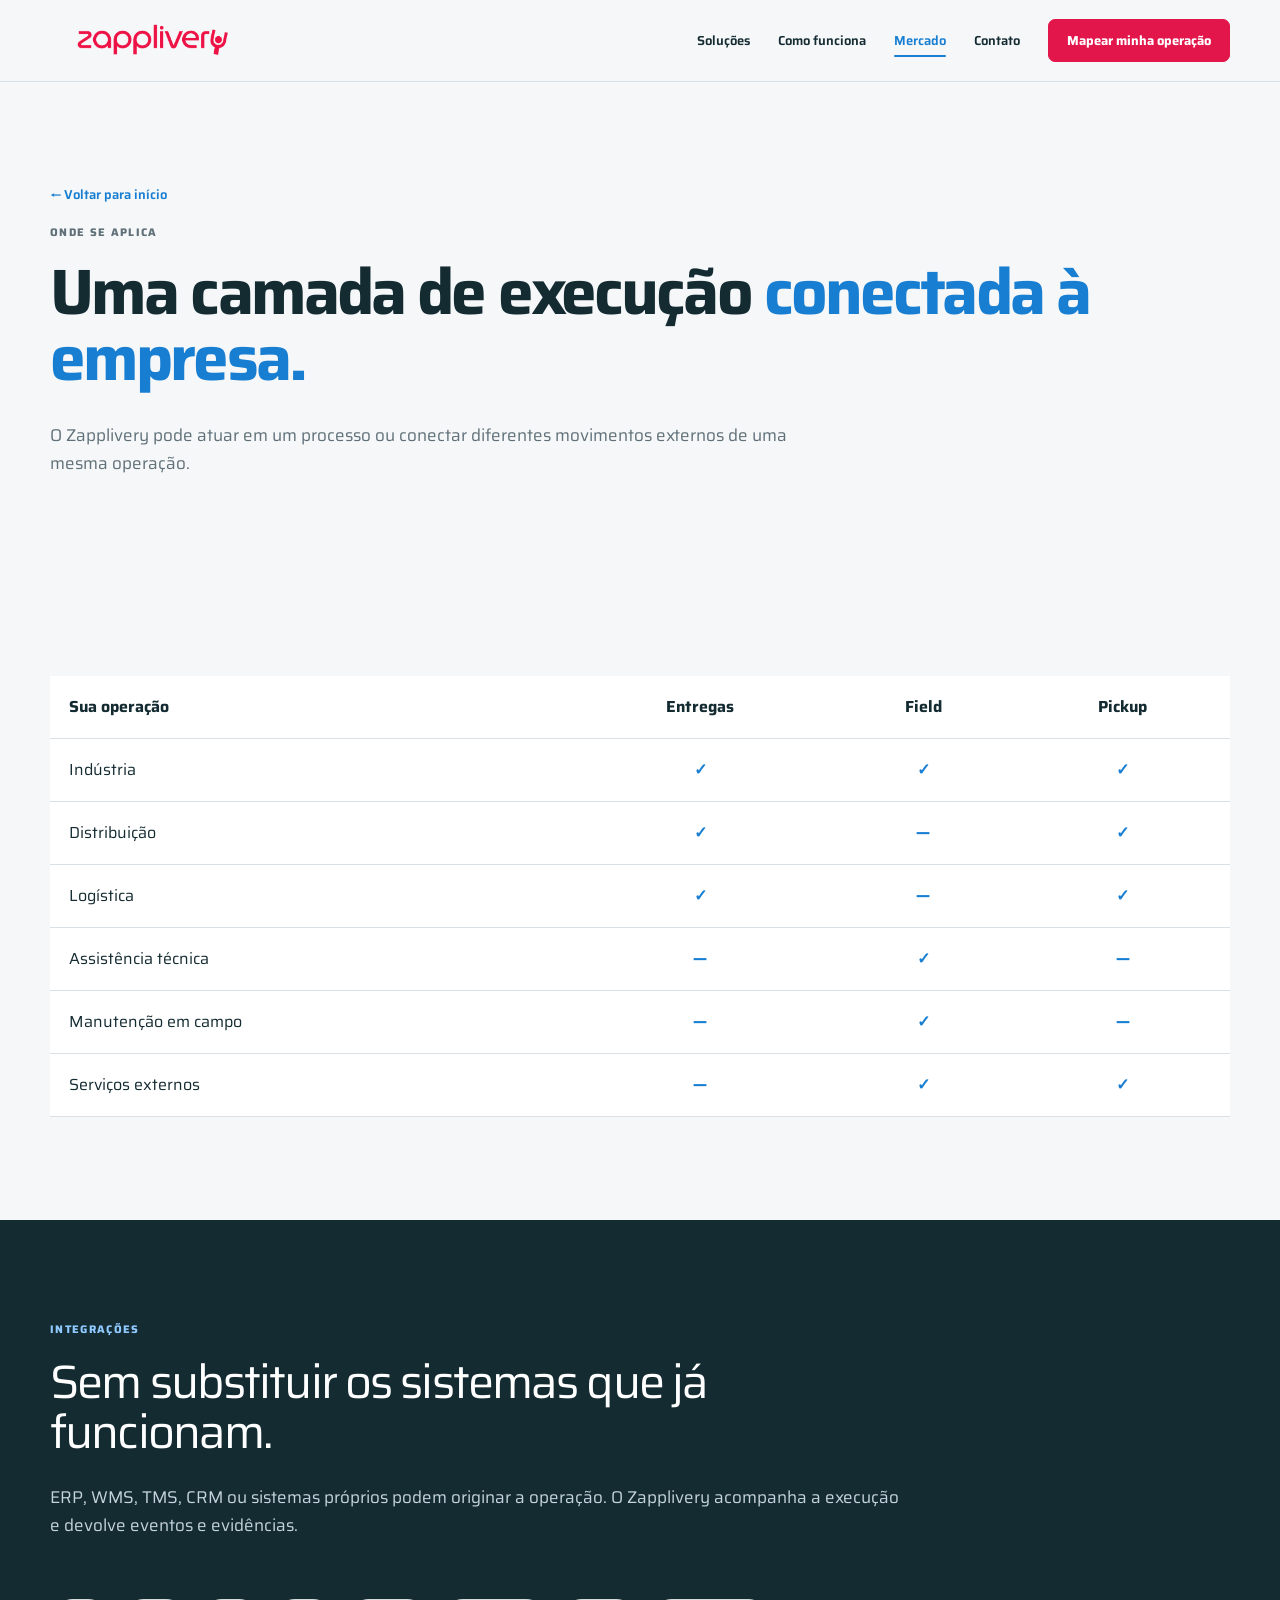
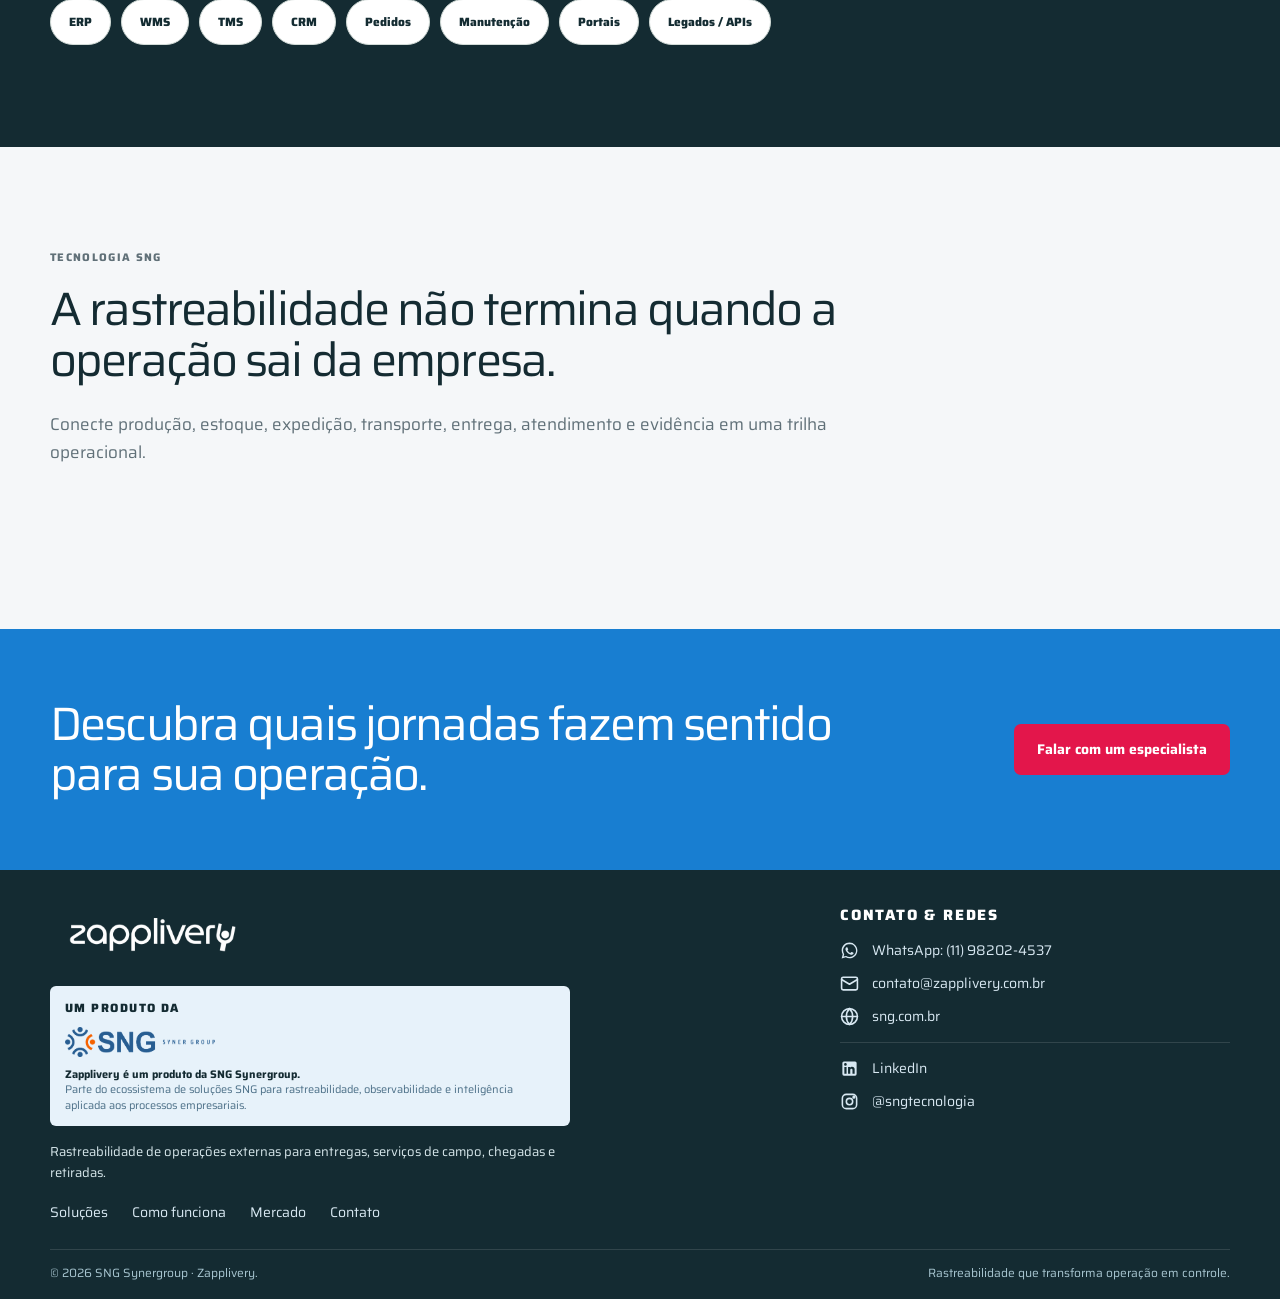
==== commit 7a4a3fb7: "fontes e links" ====
--- a/aplicacoes.html
+++ b/aplicacoes.html
@@ -4,6 +4,7 @@
     <meta charset="utf-8" />
     <meta name="viewport" content="width=device-width,initial-scale=1" />
     <title>Mercado | Zapplivery</title>
+    <link rel="icon" href="assets/images/favicon.ico" sizes="any" />
     <link rel="stylesheet" href="assets/css/layout.css" />
     <link rel="stylesheet" href="assets/css/logo.css" />
     <link rel="stylesheet" href="assets/css/screenshots.css" />
@@ -28,6 +29,7 @@
     </header>
     <main>
       <section class="fc-page-hero">
+        <a class="fc-back-link" href="index.html">← Voltar para início</a>
         <p class="fc-kicker">Onde se aplica</p>
         <h1>Uma camada de execução <em>conectada à empresa.</em></h1>
         <p class="fc-lead">
--- a/assets/css/fontcash-layout.css
+++ b/assets/css/fontcash-layout.css
@@ -64,7 +64,7 @@
 .fc-page-hero h1 { font-size: clamp(42px, 5.5vw, 76px); line-height: 1.02; }
 .fc-process { gap: 16px; }
 .fc-process article { min-height: 330px; padding: 30px; border-radius: 12px; }
-.fc-contact { grid-template-columns: 1fr 1fr; }
+.fc-contact { grid-template-columns: 0.75fr 1fr; }
 .fc-photo { min-height: 780px; }
 .fc-form { padding: 70px max(40px, calc((50vw - 590px) + 40px)); }
 .footer-shell { padding-inline: max(24px, calc((100vw - 1180px) / 2)); }
@@ -76,8 +76,9 @@
   }
   .fc-contact .fc-form h2 {
     margin-bottom: 0;
-    font-size: clamp(30px, 2.6vw, 36px);
-    line-height: 1.05;
+    font-size: clamp(30px, 2.7vw, 37px);
+    line-height: 1;
+    letter-spacing: -0.05em;
   }
   .fc-contact .fc-form > p {
     margin: 0;
@@ -188,6 +189,148 @@
 body.fc {
   background: var(--fc-palette-bg);
   color: var(--fc-palette-navy);
+  line-height: 1.5;
+}
+
+.fc-nav {
+  font-size: 13px;
+  font-weight: 600;
+}
+
+.fc h1,
+.fc-page-hero h1,
+.fc-hero h1 {
+  font-size: clamp(42px, 5.6vw, 64px);
+  font-weight: 700;
+  line-height: 1.03;
+  letter-spacing: -0.045em;
+}
+
+.fc h2,
+.fc .fc-system-copy h2,
+.fc .fc-cta-band h2 {
+  font-size: clamp(34px, 3.66vw, 50px);
+  font-weight: 400;
+  line-height: 1.08;
+  letter-spacing: -0.04em;
+}
+
+.fc h3,
+.fc-grid-4 h3,
+.fc-card h3,
+.fc-process h3 {
+  font-size: 18px;
+  font-weight: 400;
+  line-height: 1.5;
+  letter-spacing: normal;
+}
+
+.fc-kicker {
+  font-size: 11px;
+  font-weight: 750;
+  line-height: 1.5;
+  letter-spacing: 0.12em;
+}
+
+.fc-lead,
+.fc-copy {
+  font-size: 17px;
+  font-weight: 400;
+  line-height: 1.65;
+}
+
+.fc-photo-copy > p:last-child {
+  font-size: 17px;
+  font-weight: 400;
+  line-height: 1.65;
+}
+
+.fc-hero .fc-lead {
+  line-height: 1.65;
+}
+
+.fc-form > p {
+  font-size: 14px;
+  font-weight: 400;
+  line-height: 1.35;
+}
+
+.fc-form label,
+.fc-form input,
+.fc-form select,
+.fc-form textarea {
+  font-size: 12px;
+  font-weight: 800;
+  line-height: 1.5;
+}
+
+.fc-form .consent,
+.fc-form .consent input {
+  font-weight: 500;
+}
+
+.fc-grid-4 p,
+.fc-card p,
+.fc-process article p,
+.fc-process li {
+  font-size: 14px;
+  line-height: 1.55;
+}
+
+.fc-card small,
+.fc-grid-4 article > span,
+.fc-process span {
+  font-size: 11px;
+  font-weight: 750;
+  letter-spacing: 0.12em;
+}
+
+.fc-cta,
+.fc-button {
+  font-size: 14px;
+  font-weight: 700;
+  line-height: 1.5;
+}
+
+.fc-link,
+.fc-system-link {
+  font-size: 16px;
+  font-weight: 700;
+  line-height: 1.5;
+}
+
+body.fc a.fc-back-link,
+body.fc a.fc-help-link {
+  display: inline-block;
+  font-size: 13px;
+  font-weight: 600;
+  line-height: 1.5;
+}
+
+body.fc a.fc-back-link {
+  margin-bottom: 20px;
+  color: var(--fc-palette-blue);
+}
+
+body.fc a.fc-help-link {
+  color: var(--fc-palette-pink);
+  font-weight: 800;
+}
+
+.fc-form-links {
+  grid-column: 1 / -1;
+  display: flex;
+  align-items: center;
+  justify-content: space-between;
+  gap: 16px;
+}
+
+body.fc .fc-form-links .fc-back-link {
+  margin-bottom: 0;
+}
+
+body.fc .fc-form-links .fc-help-link {
+  flex: 0 0 auto;
 }
 
 .fc-header {
@@ -201,9 +344,9 @@
 }
 
 .fc-nav .fc-cta {
-  background: transparent;
-  color: var(--fc-palette-navy) !important;
-  border: 1px solid #a9c5d8;
+  background: var(--fc-palette-pink);
+  color: #fff !important;
+  border: 1px solid var(--fc-palette-pink);
 }
 
 .fc-cta,
@@ -233,6 +376,11 @@
 .fc h2,
 .fc h3 {
   color: var(--fc-palette-navy);
+}
+
+.fc-photo-copy,
+.fc-photo-copy h2 {
+  color: #fff;
 }
 
 .fc h1 em,
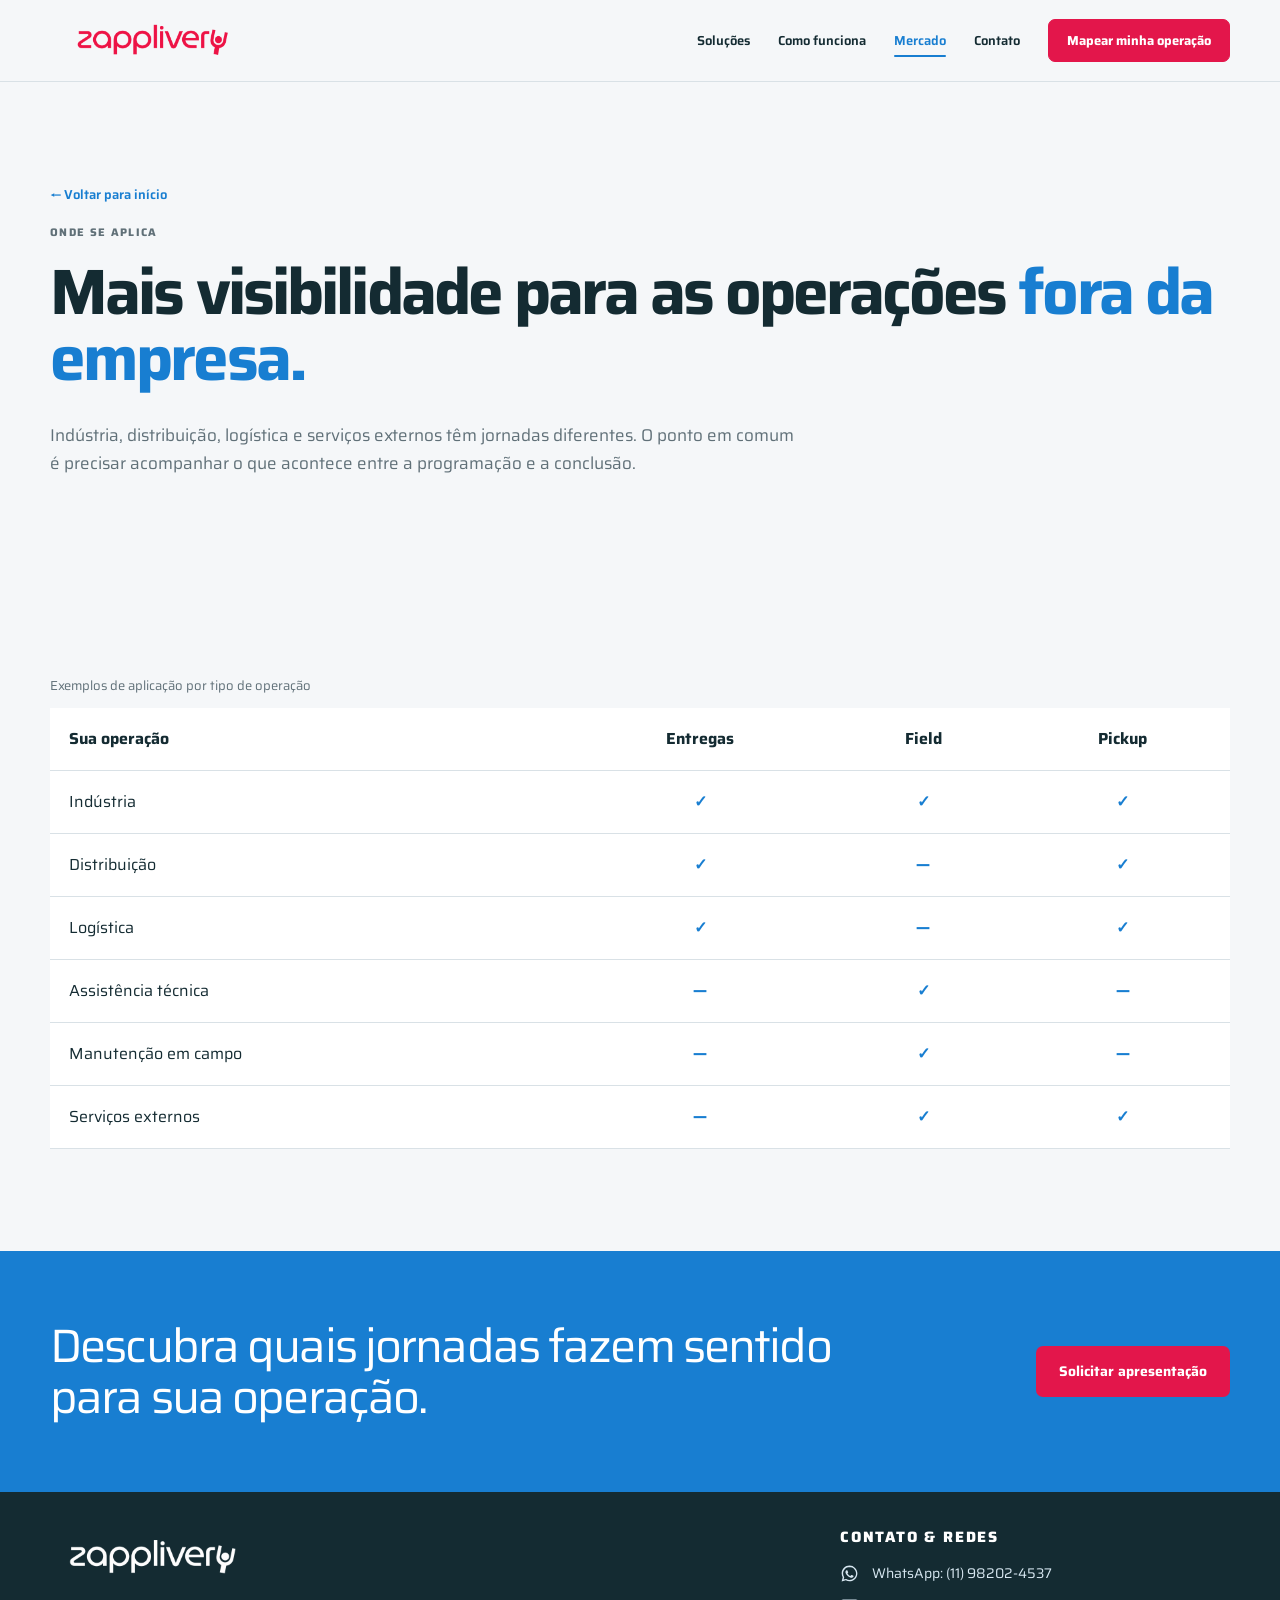
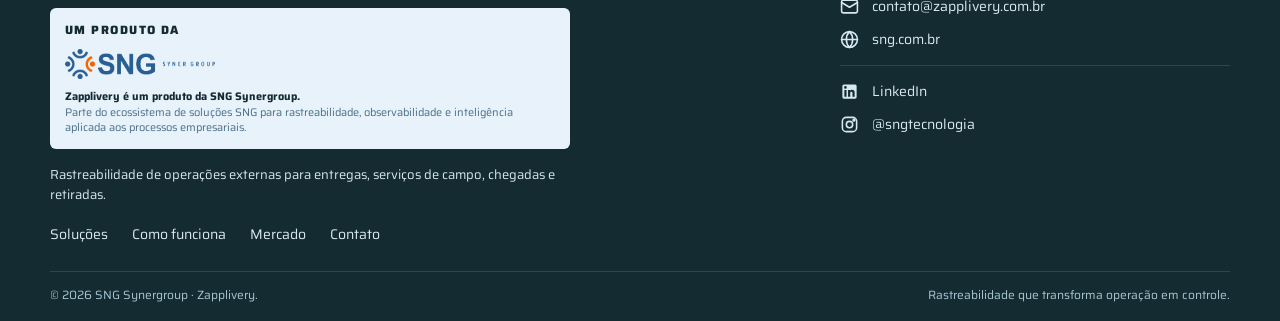
==== commit ac8d6bce: "melhorias" ====
--- a/aplicacoes.html
+++ b/aplicacoes.html
@@ -4,6 +4,10 @@
     <meta charset="utf-8" />
     <meta name="viewport" content="width=device-width,initial-scale=1" />
     <title>Mercado | Zapplivery</title>
+    <meta
+      name="description"
+      content="Veja como a Zapplivery se aplica a operações de indústria, distribuição, logística, assistência técnica e serviços externos."
+    />
     <link rel="icon" href="assets/images/favicon.ico" sizes="any" />
     <link rel="stylesheet" href="assets/css/layout.css" />
     <link rel="stylesheet" href="assets/css/logo.css" />
@@ -31,92 +35,80 @@
       <section class="fc-page-hero">
         <a class="fc-back-link" href="index.html">← Voltar para início</a>
         <p class="fc-kicker">Onde se aplica</p>
-        <h1>Uma camada de execução <em>conectada à empresa.</em></h1>
+        <h1>Mais visibilidade para as operações <em>fora da empresa.</em></h1>
         <p class="fc-lead">
-          O Zapplivery pode atuar em um processo ou conectar diferentes
-          movimentos externos de uma mesma operação.
+          Indústria, distribuição, logística e serviços externos têm jornadas
+          diferentes. O ponto em comum é precisar acompanhar o que acontece
+          entre a programação e a conclusão.
         </p>
       </section>
       <section class="fc-section">
-        <table class="fc-table">
-          <thead>
-            <tr>
-              <th>Sua operação</th>
-              <th>Entregas</th>
-              <th>Field</th>
-              <th>Pickup</th>
-            </tr>
-          </thead>
-          <tbody>
-            <tr>
-              <td>Indústria</td>
-              <td>✓</td>
-              <td>✓</td>
-              <td>✓</td>
-            </tr>
-            <tr>
-              <td>Distribuição</td>
-              <td>✓</td>
-              <td>—</td>
-              <td>✓</td>
-            </tr>
-            <tr>
-              <td>Logística</td>
-              <td>✓</td>
-              <td>—</td>
-              <td>✓</td>
-            </tr>
-            <tr>
-              <td>Assistência técnica</td>
-              <td>—</td>
-              <td>✓</td>
-              <td>—</td>
-            </tr>
-            <tr>
-              <td>Manutenção em campo</td>
-              <td>—</td>
-              <td>✓</td>
-              <td>—</td>
-            </tr>
-            <tr>
-              <td>Serviços externos</td>
-              <td>—</td>
-              <td>✓</td>
-              <td>✓</td>
-            </tr>
-          </tbody>
-        </table>
-      </section>
-      <section class="fc-section fc-dark">
-        <div class="fc-intro">
-          <p class="fc-kicker">Integrações</p>
-          <h2>Sem substituir os sistemas que já funcionam.</h2>
-          <p class="fc-copy">
-            ERP, WMS, TMS, CRM ou sistemas próprios podem originar a operação. O
-            Zapplivery acompanha a execução e devolve eventos e evidências.
-          </p>
+        <div
+          class="fc-table-wrap"
+          role="region"
+          aria-label="Tabela de aplicação por tipo de operação"
+          tabindex="0"
+        >
+          <table class="fc-table">
+            <caption class="fc-table-caption">
+              Exemplos de aplicação por tipo de operação
+            </caption>
+            <thead>
+              <tr>
+                <th>Sua operação</th>
+                <th>Entregas</th>
+                <th>Field</th>
+                <th>Pickup</th>
+              </tr>
+            </thead>
+            <tbody>
+              <tr>
+                <td>Indústria</td>
+                <td>✓</td>
+                <td>✓</td>
+                <td>✓</td>
+              </tr>
+              <tr>
+                <td>Distribuição</td>
+                <td>✓</td>
+                <td>—</td>
+                <td>✓</td>
+              </tr>
+              <tr>
+                <td>Logística</td>
+                <td>✓</td>
+                <td>—</td>
+                <td>✓</td>
+              </tr>
+              <tr>
+                <td>Assistência técnica</td>
+                <td>—</td>
+                <td>✓</td>
+                <td>—</td>
+              </tr>
+              <tr>
+                <td>Manutenção em campo</td>
+                <td>—</td>
+                <td>✓</td>
+                <td>—</td>
+              </tr>
+              <tr>
+                <td>Serviços externos</td>
+                <td>—</td>
+                <td>✓</td>
+                <td>✓</td>
+              </tr>
+            </tbody>
+          </table>
         </div>
-        <div class="fc-chips">
-          <span>ERP</span><span>WMS</span><span>TMS</span><span>CRM</span
-          ><span>Pedidos</span><span>Manutenção</span><span>Portais</span
-          ><span>Legados / APIs</span>
-        </div>
-      </section>
-      <section class="fc-section">
-        <div class="fc-intro">
-          <p class="fc-kicker">Tecnologia SNG</p>
-          <h2>
-            A rastreabilidade não termina quando a operação sai da empresa.
-          </h2>
-          <p class="fc-copy">
-            Conecte produção, estoque, expedição, transporte, entrega,
-            atendimento e evidência em uma trilha operacional.
-          </p>
-        </div>
+        <p class="fc-table-scroll-hint">
+          Em telas menores, deslize a tabela horizontalmente para ver todas as
+          jornadas.
+        </p>
       </section>
       <section class="fc-cta-band">
         <h2>Descubra quais jornadas fazem sentido para sua operação.</h2>
-        <a class="fc-cta" href="contato.html">Falar com um especialista</a>
+        <a class="fc-cta" href="contato.html">Solicitar apresentação</a>
       </section>
     </main>
     <footer class="fc-footer">
--- a/assets/css/fontcash-layout.css
+++ b/assets/css/fontcash-layout.css
@@ -71,14 +71,15 @@
 @media (max-width: 1228px) { .fc-page-hero { padding-inline: 24px; } }
 @media (min-width: 981px) {
   .fc-contact .fc-form {
-    gap: 12px 18px;
-    padding-block: 22px;
+    gap: 14px 18px;
+    padding: 28px clamp(28px, 4.5vw, 72px);
   }
   .fc-contact .fc-form h2 {
     margin-bottom: 0;
     font-size: clamp(30px, 2.7vw, 37px);
     line-height: 1;
     letter-spacing: -0.05em;
+    max-width: 720px;
   }
   .fc-contact .fc-form > p {
     margin: 0;
@@ -90,10 +91,22 @@
   .fc-contact .fc-form input,
   .fc-contact .fc-form select,
   .fc-contact .fc-form textarea {
-    padding-block: 7px;
+    border: 1px solid var(--fc-palette-border);
+    border-radius: 10px;
+    background: #f2f6f5;
+    padding: 11px 13px;
+  }
+  .fc-contact .fc-form input:focus,
+  .fc-contact .fc-form select:focus,
+  .fc-contact .fc-form textarea:focus {
+    border-color: var(--fc-palette-blue);
+    background: #fff;
+    outline: 2px solid rgb(24 126 209 / 15%);
+    outline-offset: 1px;
   }
   .fc-contact .fc-form textarea {
-    height: 84px;
+    height: 96px;
+    resize: vertical;
   }
 }
 @media (max-width: 980px) {
@@ -379,8 +392,17 @@
 }
 
 .fc-photo-copy,
+.fc-photo-copy h1,
 .fc-photo-copy h2 {
   color: #fff;
+}
+
+.fc .fc-photo-copy h1 {
+  margin: 0 0 25px;
+  font-size: clamp(35px, 4.5vw, 58px);
+  font-weight: 500;
+  line-height: 1.04;
+  letter-spacing: -0.04em;
 }
 
 .fc h1 em,
@@ -627,3 +649,190 @@
     box-shadow: 0 0 0 8px rgb(24 126 209 / 0%);
   }
 }
+
+.fc-outcomes {
+  display: grid;
+  grid-template-columns: repeat(3, minmax(0, 1fr));
+  gap: 32px;
+}
+
+.fc-outcomes article {
+  border-top: 1px solid var(--fc-palette-border);
+  padding-top: 20px;
+}
+
+.fc-outcomes h3 {
+  margin: 0 0 12px;
+  font-size: 19px;
+}
+
+.fc-outcomes p {
+  margin: 0;
+  color: var(--fc-palette-muted);
+  font-size: 15px;
+  line-height: 1.6;
+}
+
+.fc-exception-panel {
+  max-width: 1050px;
+  overflow: hidden;
+  border: 1px solid var(--fc-palette-border);
+  border-radius: 12px;
+  background: #fff;
+  color: var(--fc-palette-navy);
+}
+
+.fc-exception-panel-head {
+  display: flex;
+  align-items: center;
+  justify-content: space-between;
+  gap: 20px;
+  padding: 21px 26px;
+  border-bottom: 1px solid var(--fc-palette-border);
+}
+
+.fc-exception-panel-head strong {
+  font-size: 16px;
+  font-weight: 700;
+}
+
+.fc-exception-panel-head > span,
+.fc-exception-type {
+  color: var(--fc-palette-muted);
+  font-size: 10px;
+  font-weight: 700;
+  letter-spacing: 0.1em;
+}
+
+.fc-exception-list {
+  margin: 0;
+  padding: 0;
+  list-style: none;
+}
+
+.fc-exception-list li {
+  display: grid;
+  grid-template-columns: 118px minmax(0, 1fr) 100px;
+  align-items: center;
+  gap: 20px;
+  padding: 20px 26px;
+  border-bottom: 1px solid var(--fc-palette-border);
+}
+
+.fc-exception-list li:last-child {
+  border-bottom: 0;
+}
+
+.fc-exception-list li > span:nth-child(2) strong,
+.fc-exception-list li > span:nth-child(2) small {
+  display: block;
+}
+
+.fc-exception-list li > span:nth-child(2) strong {
+  margin-bottom: 4px;
+  font-size: 14px;
+  font-weight: 700;
+}
+
+.fc-exception-list li > span:nth-child(2) small {
+  color: var(--fc-palette-muted);
+  font-size: 13px;
+  line-height: 1.5;
+}
+
+.fc-exception-status {
+  width: fit-content;
+  border-radius: 99px;
+  padding: 6px 10px;
+  font-size: 11px;
+  font-weight: 700;
+}
+
+.fc-exception-status.attention {
+  background: #fff0f3;
+  color: #b8143d;
+}
+
+.fc-exception-status.recorded {
+  background: var(--fc-palette-light-blue);
+  color: #155e9b;
+}
+
+.fc-exception-note {
+  margin: 0;
+  padding: 14px 26px 18px;
+  color: var(--fc-palette-muted);
+  font-size: 12px;
+  line-height: 1.5;
+}
+
+.fc-table-wrap {
+  max-width: 100%;
+  overflow-x: auto;
+  overscroll-behavior-x: contain;
+}
+
+.fc-table-caption {
+  padding: 0 0 12px;
+  color: var(--fc-palette-muted);
+  font-size: 13px;
+  text-align: left;
+}
+
+.fc-table-scroll-hint {
+  display: none;
+}
+
+@media (max-width: 700px) {
+  .fc-outcomes {
+    grid-template-columns: 1fr;
+    gap: 24px;
+  }
+
+  .fc-exception-panel-head {
+    align-items: flex-start;
+    flex-direction: column;
+    gap: 7px;
+    padding: 19px 18px;
+  }
+
+  .fc-exception-list li {
+    grid-template-columns: minmax(0, 1fr) auto;
+    gap: 8px 12px;
+    padding: 17px 18px;
+  }
+
+  .fc-exception-list li > span:nth-child(2) {
+    grid-column: 1;
+    grid-row: 1 / 3;
+  }
+
+  .fc-exception-status {
+    grid-column: 2;
+    grid-row: 1;
+  }
+
+  .fc-exception-type {
+    grid-column: 2;
+    grid-row: 2;
+    text-align: right;
+  }
+
+  .fc-exception-note {
+    padding: 12px 18px 16px;
+  }
+
+  .fc-table th,
+  .fc-table td {
+    padding: 14px 10px;
+    font-size: 13px;
+    white-space: nowrap;
+  }
+
+  .fc-table-scroll-hint {
+    display: block;
+    margin: 10px 0 0;
+    color: var(--fc-palette-muted);
+    font-size: 12px;
+  }
+}
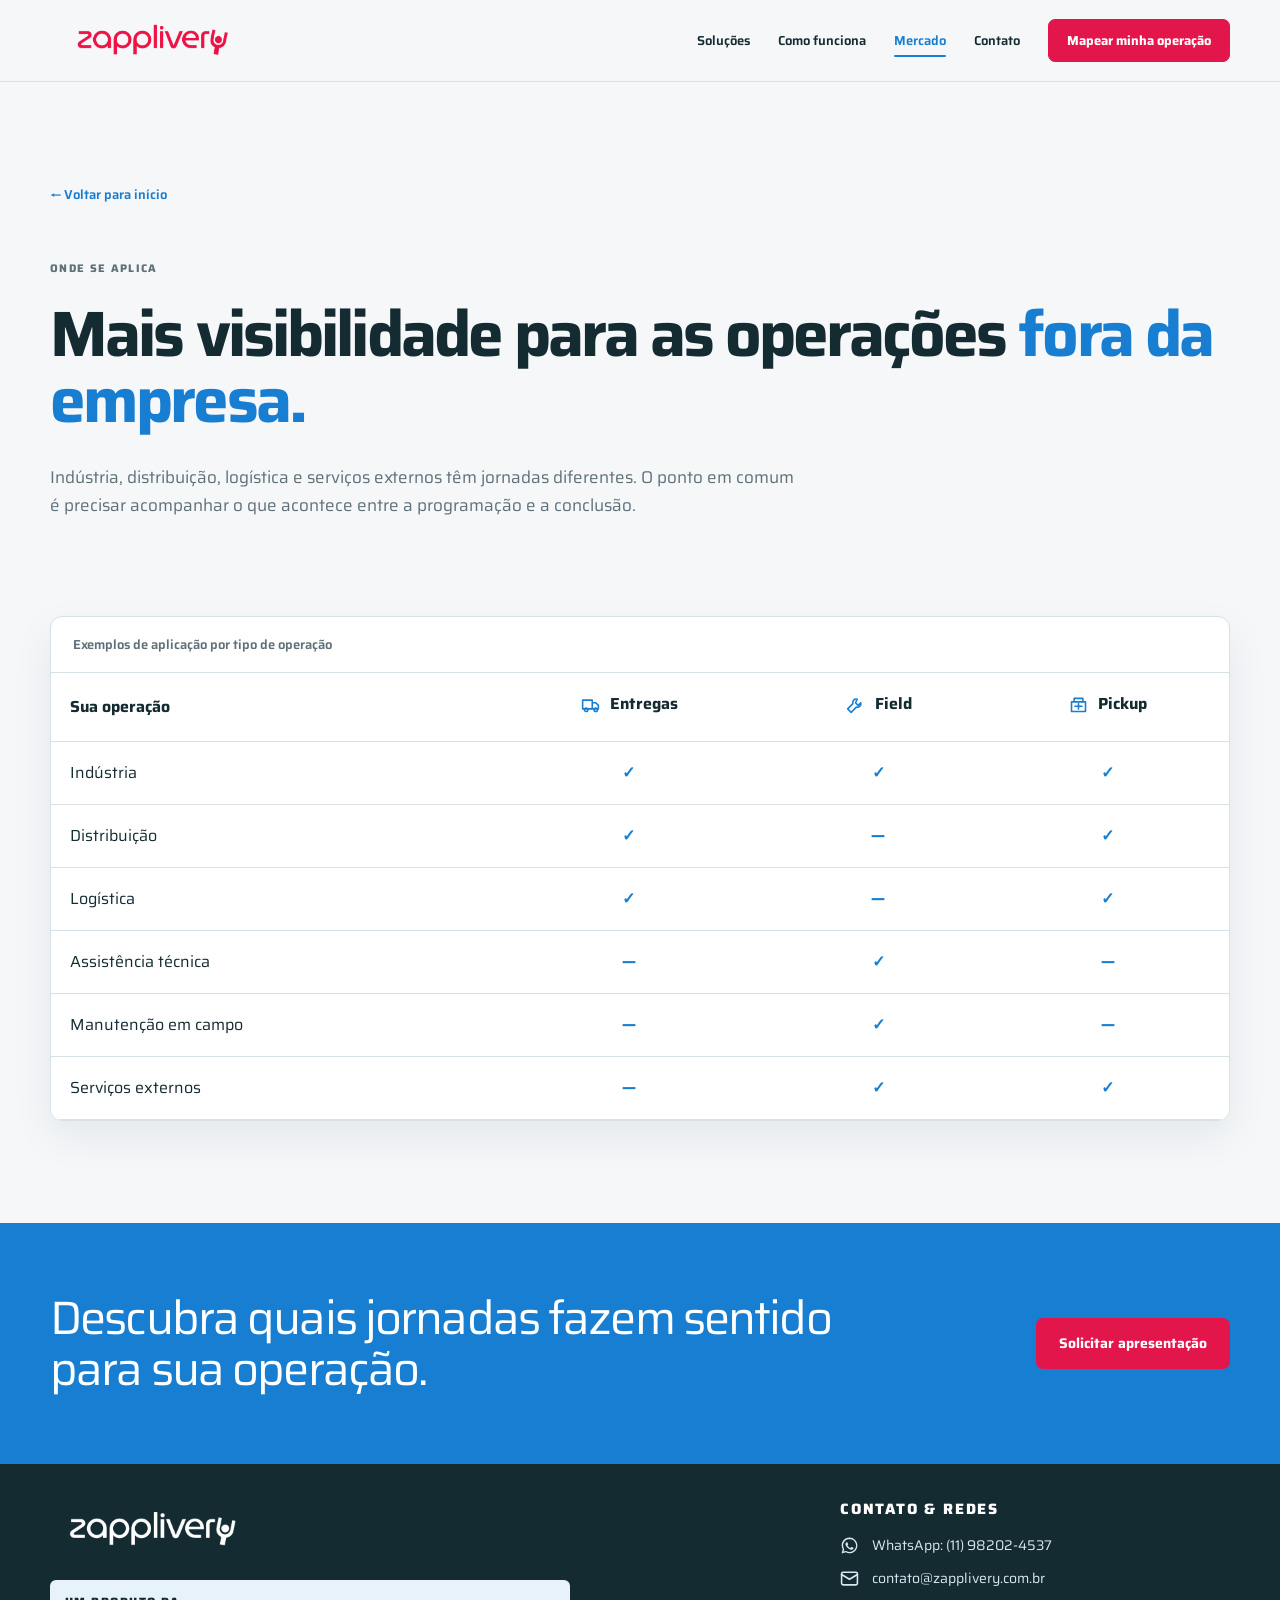
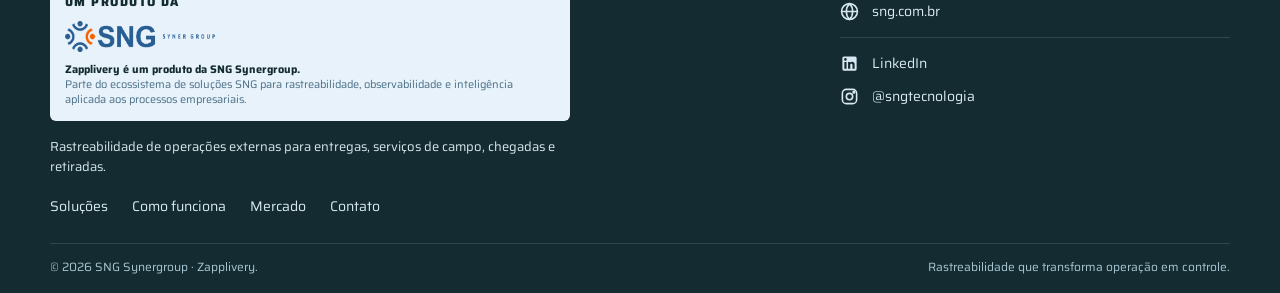
==== commit 70515ddc: "espacamentos" ====
--- a/aplicacoes.html
+++ b/aplicacoes.html
@@ -42,7 +42,7 @@
           entre a programação e a conclusão.
         </p>
       </section>
-      <section class="fc-section">
+      <section class="fc-section fc-applications-section">
         <div
           class="fc-table-wrap"
           role="region"
@@ -56,9 +56,9 @@
             <thead>
               <tr>
                 <th>Sua operação</th>
-                <th>Entregas</th>
-                <th>Field</th>
-                <th>Pickup</th>
+                <th><span class="fc-table-heading"><svg aria-hidden="true" viewBox="0 0 24 24"><path d="M3 7h11v10H3zM14 10h4l3 3v4h-7z"/><circle cx="7" cy="18" r="2"/><circle cx="18" cy="18" r="2"/></svg>Entregas</span></th>
+                <th><span class="fc-table-heading"><svg aria-hidden="true" viewBox="0 0 24 24"><path d="M14 6a4 4 0 0 0-5 5L3 17l4 4 6-6a4 4 0 0 0 5-5l-3 3-3-3z"/></svg>Field</span></th>
+                <th><span class="fc-table-heading"><svg aria-hidden="true" viewBox="0 0 24 24"><path d="M4 9h16v11H4zM7 9V5h10v4"/><path d="M8 14h8M12 11v6"/></svg>Pickup</span></th>
               </tr>
             </thead>
             <tbody>
--- a/assets/css/fontcash-layout.css
+++ b/assets/css/fontcash-layout.css
@@ -62,6 +62,8 @@
 .fc-cta-band h2 { max-width: 850px; font-size: clamp(34px, 4vw, 48px); font-weight: 500; line-height: 1.18; letter-spacing: -.04em; }
 .fc-page-hero { max-width: 1180px; margin: auto; padding: 100px 0 80px; }
 .fc-page-hero h1 { font-size: clamp(42px, 5.5vw, 76px); line-height: 1.02; }
+body.fc .fc-page-hero > a.fc-back-link { margin-bottom: 56px; }
+.fc-page-hero > .fc-kicker { margin-bottom: 24px; }
 .fc-process { gap: 16px; }
 .fc-process article { min-height: 330px; padding: 30px; border-radius: 12px; }
 .fc-contact { grid-template-columns: 0.75fr 1fr; }
@@ -836,3 +838,209 @@
     font-size: 12px;
   }
 }
+
+/* Keep the composition content-led: viewport height must not create empty space. */
+.fc-hero,
+.fc-contact,
+.fc-contact .fc-form {
+  min-height: auto;
+}
+
+@media (max-width: 980px) {
+  .fc-hero,
+  .fc-contact .fc-photo,
+  .fc-contact .fc-form {
+    min-height: auto;
+  }
+
+  .fc-hero > *,
+  .fc-system-layout > *,
+  .fc-contact > * {
+    min-width: 0;
+    max-width: 100%;
+  }
+
+  .fc-flow {
+    width: 100%;
+  }
+
+  .fc-contact .fc-photo {
+    aspect-ratio: 4 / 3;
+  }
+}
+
+@media (max-width: 620px) {
+  .fc-hero,
+  .fc-contact .fc-photo,
+  .fc-contact .fc-form {
+    min-height: auto;
+  }
+
+  .fc-contact .fc-photo {
+    aspect-ratio: 1 / 1;
+  }
+
+  .fc-hero h1,
+  .fc-hero .fc-lead,
+  .fc-flow-head,
+  .fc-flow-item {
+    overflow-wrap: anywhere;
+  }
+
+  .fc-flow-head {
+    gap: 16px;
+  }
+
+  .fc-flow-item {
+    grid-template-columns: 14px minmax(0, 1fr);
+  }
+
+  .fc-flow-item mark {
+    grid-column: 2;
+  }
+}
+
+/* Refined card rhythm and reusable line icons. */
+.fc-page-hero + .fc-section {
+  padding-top: clamp(36px, 4vw, 56px);
+}
+
+.fc-page-hero + .fc-applications-section {
+  padding-top: 0;
+}
+
+.fc-grid-4 article,
+.fc-process article {
+  display: flex;
+  flex-direction: column;
+  min-height: 0;
+}
+
+.fc-grid-4 article {
+  padding: 26px;
+}
+
+.fc-feature-icon {
+  display: grid;
+  width: 42px;
+  height: 42px;
+  margin-bottom: 22px;
+  border: 1px solid rgb(24 126 209 / 24%);
+  border-radius: 10px;
+  background: var(--fc-palette-light-blue);
+  color: var(--fc-palette-blue);
+  place-items: center;
+}
+
+.fc-feature-icon svg,
+.fc-table-heading svg {
+  width: 21px;
+  height: 21px;
+  fill: none;
+  stroke: currentColor;
+  stroke-width: 1.8;
+  stroke-linecap: round;
+  stroke-linejoin: round;
+}
+
+.fc-grid-4 article > span {
+  margin-bottom: 18px;
+}
+
+.fc-grid-4 h3,
+.fc-process h3 {
+  margin: 0 0 12px;
+}
+
+.fc-grid-4 p,
+.fc-process article p {
+  margin: 0;
+}
+
+.fc-process {
+  gap: 14px;
+  background: transparent;
+}
+
+.fc-process article {
+  padding: 28px;
+  border: 1px solid var(--fc-palette-border);
+  box-shadow: 0 12px 32px rgb(20 43 50 / 6%);
+}
+
+.fc-process-top {
+  display: flex;
+  align-items: flex-start;
+  justify-content: space-between;
+  gap: 20px;
+  margin-bottom: 24px;
+}
+
+.fc-process-top .fc-feature-icon {
+  flex: 0 0 auto;
+  margin: 0;
+}
+
+.fc-process ul {
+  margin: 20px 0 0;
+  padding: 18px 0 0;
+  border-top: 1px solid var(--fc-palette-border);
+  list-style: none;
+}
+
+.fc-process li {
+  position: relative;
+  margin: 9px 0;
+  padding-left: 18px;
+}
+
+.fc-process li::before {
+  position: absolute;
+  top: 0.7em;
+  left: 0;
+  width: 6px;
+  height: 6px;
+  border-radius: 50%;
+  background: var(--fc-palette-blue);
+  content: "";
+  transform: translateY(-50%);
+}
+
+.fc-table-wrap {
+  border: 1px solid var(--fc-palette-border);
+  border-radius: 12px;
+  background: #fff;
+  box-shadow: 0 16px 42px rgb(20 43 50 / 7%);
+}
+
+.fc-table-caption {
+  padding: 18px 22px;
+  border-bottom: 1px solid var(--fc-palette-border);
+  font-weight: 600;
+}
+
+.fc-table-heading {
+  display: inline-flex;
+  align-items: center;
+  justify-content: center;
+  gap: 9px;
+}
+
+.fc-table-heading svg {
+  color: var(--fc-palette-blue);
+}
+
+@media (max-width: 700px) {
+  .fc-page-hero + .fc-section {
+    padding-top: 28px;
+  }
+
+  .fc-page-hero + .fc-applications-section {
+    padding-top: 0;
+  }
+
+  .fc-grid-4 article,
+  .fc-process article {
+    padding: 24px;
+  }
+}
